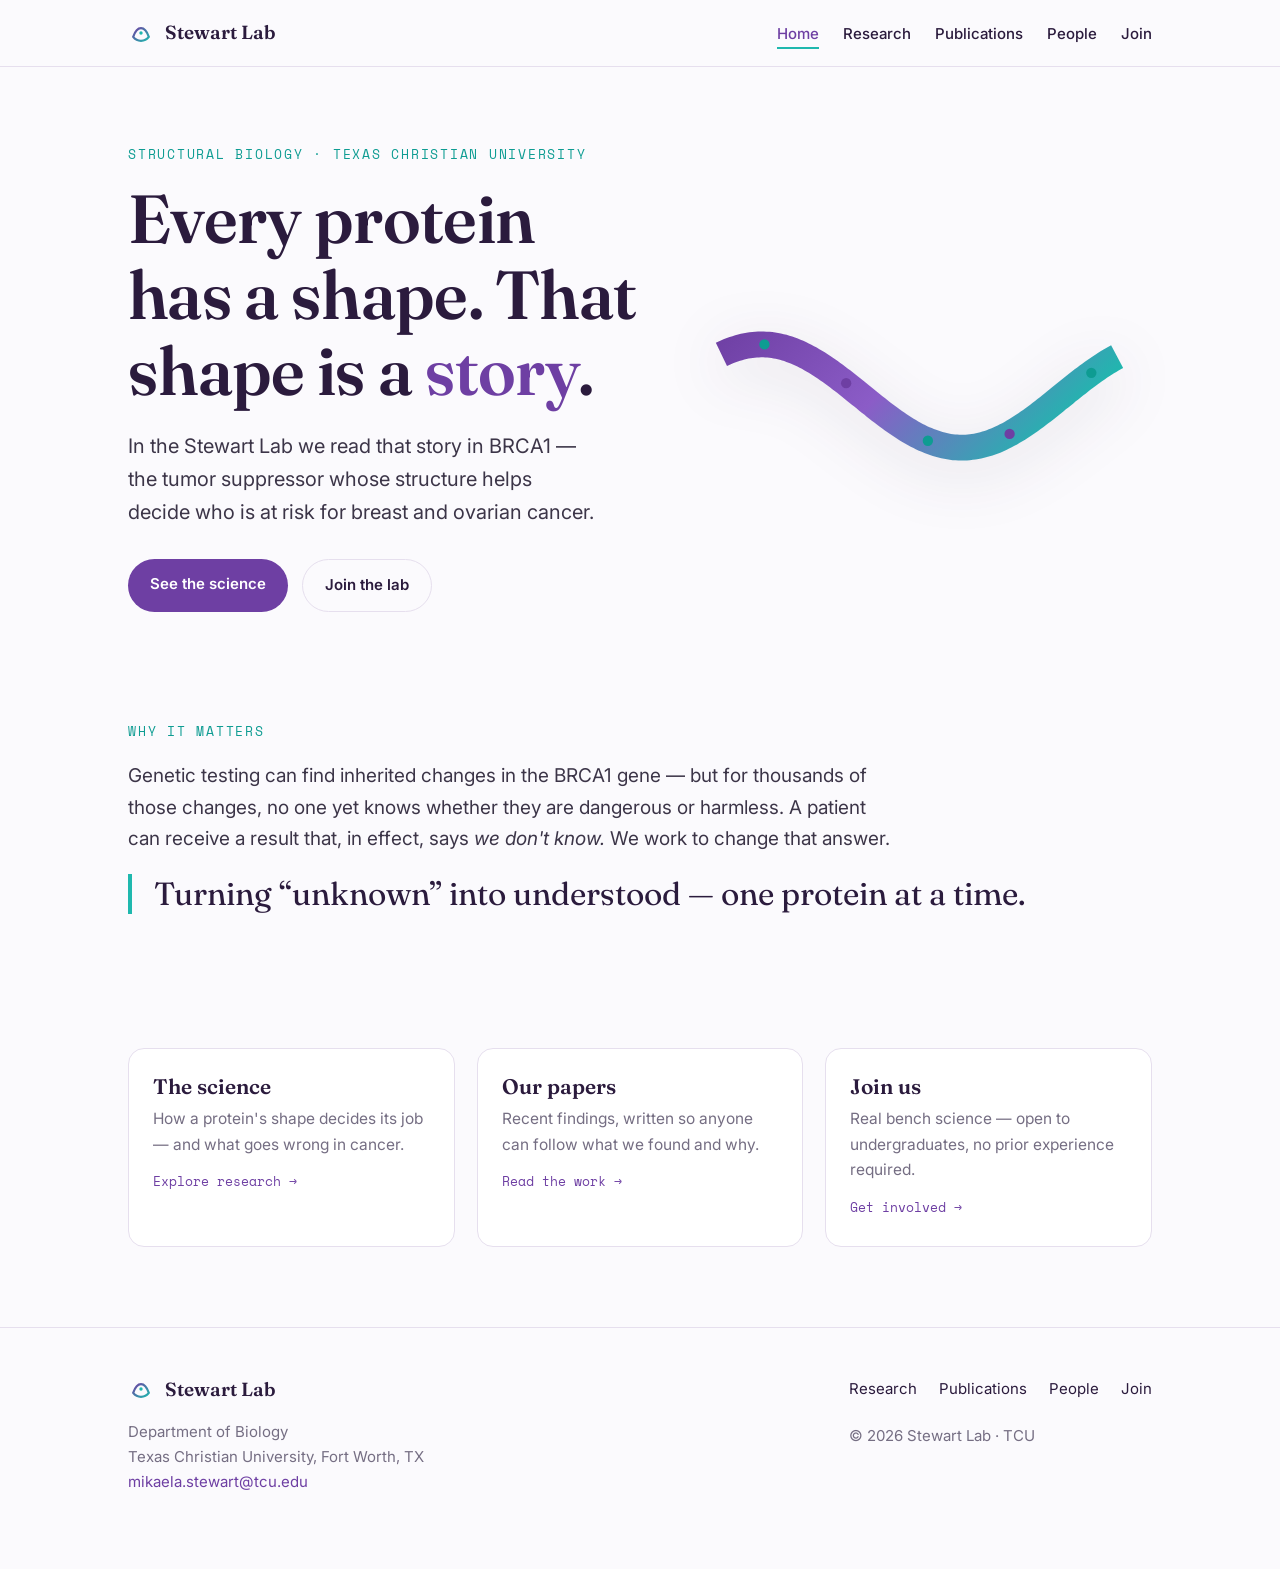
==== index.html @ 51345162 "Add files via upload" ====
<!DOCTYPE html><html lang="en"><head><meta charset="UTF-8"><meta name="viewport" content="width=device-width, initial-scale=1.0"><title>Stewart Lab — Reading risk in the structure of BRCA1</title><meta name="description" content="The Stewart Lab at Texas Christian University studies how the structure of the tumor suppressor BRCA1 shapes its function and what inherited variants mean for cancer risk."><meta property="og:title" content="Stewart Lab — Reading risk in the structure of BRCA1"><meta property="og:description" content="The Stewart Lab at Texas Christian University studies how the structure of the tumor suppressor BRCA1 shapes its function and what inherited variants mean for cancer risk."><meta property="og:type" content="website"><link rel="icon" href="data:image/svg+xml,%3Csvg xmlns='http://www.w3.org/2000/svg' viewBox='0 0 40 40'%3E%3Cpath d='M8 26 C 14 8, 26 8, 32 26 C 26 34, 14 34, 8 26 Z' fill='none' stroke='%236E3FA3' stroke-width='3.4' stroke-linecap='round'/%3E%3Ccircle cx='20' cy='20' r='2.6' fill='%231FB8AE'/%3E%3C/svg%3E"><link rel="preconnect" href="https://fonts.googleapis.com"><link rel="preconnect" href="https://fonts.gstatic.com" crossorigin><link href="https://fonts.googleapis.com/css2?family=Fraunces:opsz,wght@9..144,400;9..144,500;9..144,600&family=Inter:wght@400;500;600&family=Space+Mono:wght@400;700&display=swap" rel="stylesheet"><link rel="stylesheet" href="styles.css"></head><body><header><div class="wrap nav"><a class="brand" href="index.html"><svg class="mark" viewBox="0 0 40 40" aria-hidden="true"><defs><linearGradient id="mg" x1="0" y1="0" x2="1" y2="1"><stop offset="0" stop-color="#6E3FA3"/><stop offset="1" stop-color="#1FB8AE"/></linearGradient></defs><path d="M8 26 C 14 8, 26 8, 32 26 C 26 34, 14 34, 8 26 Z" fill="none" stroke="url(#mg)" stroke-width="3.4" stroke-linecap="round"/><circle cx="20" cy="20" r="2.6" fill="#1FB8AE"/></svg>Stewart Lab</a><button class="navtoggle" aria-label="Menu" aria-expanded="false"><span></span><span></span><span></span></button><ul class="menu" id="menu"><li><a href="index.html" class="active">Home</a></li><li><a href="research.html">Research</a></li><li><a href="publications.html">Publications</a></li><li><a href="people.html">People</a></li><li><a href="join.html">Join</a></li></ul></div></header>
<main>
  <section class="hero"><div class="wrap hero-grid">
    <div>
      <p class="eyebrow reveal">Structural Biology &middot; Texas Christian University</p>
      <h1 class="reveal">Every protein has a shape. That shape is a <span class="accent">story</span>.</h1>
      <p class="lead reveal">In the Stewart Lab we read that story in BRCA1 &mdash; the tumor suppressor
        whose structure helps decide who is at risk for breast and ovarian cancer.</p>
      <div class="cta-row reveal">
        <a class="btn btn-primary" href="research.html">See the science</a>
        <a class="btn btn-ghost" href="join.html">Join the lab</a>
      </div>
    </div>
    <div class="reveal"><svg class="ribbon-art" viewBox="0 0 540 250" xmlns="http://www.w3.org/2000/svg" aria-hidden="true"><defs><linearGradient id="rib" x1="0" y1="0" x2="1" y2="0.3"><stop offset="0" stop-color="#6E3FA3"/><stop offset="0.5" stop-color="#8B5CC7"/><stop offset="1" stop-color="#1FB8AE"/></linearGradient></defs><path fill="url(#rib)" d="M 46.5,115.1 L 49.1,113.9 L 51.6,112.8 L 54.2,111.7 L 56.7,110.7 L 59.2,109.8 L 61.7,109.0 L 64.2,108.3 L 66.7,107.6 L 69.2,107.0 L 71.6,106.5 L 74.1,106.0 L 76.5,105.7 L 78.9,105.4 L 81.3,105.2 L 83.7,105.1 L 86.1,105.0 L 88.5,105.0 L 90.9,105.1 L 93.3,105.3 L 95.8,105.5 L 98.2,105.9 L 100.6,106.3 L 103.0,106.7 L 105.5,107.3 L 108.0,107.9 L 110.5,108.6 L 112.9,109.4 L 115.5,110.3 L 118.0,111.2 L 120.5,112.2 L 123.1,113.3 L 125.7,114.5 L 128.3,115.7 L 130.9,117.0 L 133.5,118.4 L 136.2,119.9 L 138.8,121.4 L 141.5,123.0 L 144.2,124.6 L 146.9,126.3 L 149.6,128.1 L 152.3,129.9 L 155.0,131.8 L 157.8,133.8 L 160.5,135.8 L 163.3,137.8 L 166.1,139.9 L 168.9,142.0 L 171.7,144.1 L 174.5,146.3 L 177.3,148.5 L 180.2,150.8 L 183.0,153.1 L 185.8,155.4 L 188.7,157.7 L 191.6,160.0 L 194.4,162.3 L 197.3,164.6 L 200.2,167.0 L 203.1,169.3 L 206.0,171.6 L 208.9,174.0 L 211.9,176.3 L 214.8,178.6 L 217.7,180.8 L 220.7,183.1 L 223.7,185.3 L 226.6,187.5 L 229.6,189.7 L 232.6,191.8 L 235.6,193.9 L 238.6,196.0 L 241.7,198.0 L 244.7,199.9 L 247.8,201.9 L 250.8,203.7 L 253.9,205.5 L 257.0,207.3 L 260.1,208.9 L 263.3,210.5 L 266.4,212.1 L 269.6,213.5 L 272.8,214.9 L 276.0,216.2 L 279.2,217.5 L 282.4,218.6 L 285.7,219.7 L 288.9,220.7 L 292.2,221.5 L 295.5,222.3 L 298.8,223.0 L 302.1,223.6 L 305.4,224.1 L 308.8,224.5 L 312.1,224.7 L 315.4,224.9 L 318.8,225.0 L 322.1,225.0 L 325.5,224.8 L 328.8,224.6 L 332.2,224.2 L 335.5,223.8 L 338.8,223.2 L 342.1,222.6 L 345.4,221.8 L 348.7,221.0 L 351.9,220.1 L 355.2,219.0 L 358.4,217.9 L 361.7,216.7 L 364.9,215.5 L 368.0,214.1 L 371.2,212.7 L 374.4,211.1 L 377.5,209.6 L 380.6,207.9 L 383.7,206.2 L 386.8,204.4 L 389.9,202.6 L 393.0,200.7 L 396.0,198.8 L 399.1,196.8 L 402.1,194.7 L 405.1,192.7 L 408.1,190.5 L 411.1,188.4 L 414.1,186.2 L 417.0,184.0 L 420.0,181.7 L 422.9,179.5 L 425.9,177.2 L 428.8,174.9 L 431.7,172.5 L 434.6,170.2 L 437.5,167.9 L 440.4,165.5 L 443.3,163.2 L 446.2,160.9 L 449.1,158.6 L 451.9,156.2 L 454.8,154.0 L 457.6,151.7 L 460.4,149.4 L 463.3,147.2 L 466.1,145.0 L 468.9,142.8 L 471.7,140.7 L 474.5,138.6 L 477.2,136.5 L 480.0,134.5 L 482.8,132.6 L 485.5,130.7 L 488.2,128.8 L 490.9,127.0 L 493.7,125.3 L 496.3,123.6 L 499.0,122.0 L 501.7,120.4 L 504.3,119.0 L 507.0,117.5 L 493.0,91.0 L 489.9,92.6 L 486.8,94.4 L 483.7,96.2 L 480.7,98.0 L 477.6,99.9 L 474.6,101.9 L 471.5,103.9 L 468.5,106.0 L 465.5,108.1 L 462.5,110.2 L 459.5,112.4 L 456.5,114.6 L 453.6,116.8 L 450.6,119.0 L 447.7,121.3 L 444.7,123.6 L 441.8,125.9 L 438.9,128.2 L 436.0,130.6 L 433.1,132.9 L 430.2,135.2 L 427.3,137.6 L 424.4,139.9 L 421.6,142.2 L 418.7,144.5 L 415.9,146.8 L 413.0,149.1 L 410.2,151.3 L 407.4,153.5 L 404.6,155.7 L 401.8,157.9 L 399.0,160.0 L 396.2,162.1 L 393.4,164.1 L 390.7,166.1 L 387.9,168.1 L 385.2,169.9 L 382.4,171.8 L 379.7,173.6 L 377.0,175.3 L 374.3,176.9 L 371.7,178.5 L 369.0,180.1 L 366.4,181.5 L 363.7,182.9 L 361.1,184.2 L 358.5,185.5 L 356.0,186.6 L 353.4,187.7 L 350.8,188.7 L 348.3,189.7 L 345.8,190.6 L 343.3,191.3 L 340.8,192.1 L 338.4,192.7 L 335.9,193.2 L 333.5,193.7 L 331.0,194.1 L 328.6,194.5 L 326.2,194.7 L 323.8,194.9 L 321.4,195.0 L 319.0,195.0 L 316.6,194.9 L 314.2,194.8 L 311.7,194.6 L 309.3,194.3 L 306.9,194.0 L 304.5,193.5 L 302.0,193.0 L 299.6,192.4 L 297.1,191.8 L 294.6,191.0 L 292.1,190.2 L 289.6,189.3 L 287.0,188.4 L 284.5,187.3 L 281.9,186.2 L 279.3,185.0 L 276.7,183.7 L 274.1,182.4 L 271.5,181.0 L 268.8,179.5 L 266.2,177.9 L 263.5,176.3 L 260.8,174.6 L 258.1,172.9 L 255.4,171.1 L 252.6,169.2 L 249.9,167.3 L 247.1,165.3 L 244.4,163.3 L 241.6,161.3 L 238.8,159.2 L 236.0,157.1 L 233.2,154.9 L 230.4,152.7 L 227.6,150.4 L 224.7,148.2 L 221.9,145.9 L 219.0,143.6 L 216.2,141.3 L 213.3,139.0 L 210.4,136.7 L 207.6,134.3 L 204.7,132.0 L 201.8,129.7 L 198.8,127.3 L 195.9,125.0 L 193.0,122.7 L 190.1,120.4 L 187.1,118.2 L 184.1,115.9 L 181.2,113.7 L 178.2,111.5 L 175.2,109.3 L 172.2,107.2 L 169.2,105.2 L 166.2,103.1 L 163.1,101.1 L 160.1,99.2 L 157.0,97.3 L 153.9,95.5 L 150.8,93.7 L 147.7,92.0 L 144.6,90.3 L 141.5,88.8 L 138.3,87.3 L 135.2,85.8 L 132.0,84.5 L 128.8,83.2 L 125.5,82.0 L 122.3,80.9 L 119.0,79.9 L 115.8,78.9 L 112.5,78.1 L 109.2,77.4 L 105.9,76.7 L 102.6,76.2 L 99.2,75.7 L 95.9,75.4 L 92.6,75.2 L 89.2,75.0 L 85.9,75.0 L 82.5,75.1 L 79.2,75.3 L 75.9,75.6 L 72.5,75.9 L 69.2,76.4 L 65.9,77.0 L 62.6,77.7 L 59.3,78.5 L 56.0,79.4 L 52.8,80.4 L 49.5,81.4 L 46.3,82.6 L 43.1,83.8 L 39.9,85.1 L 36.7,86.5 L 33.5,88.0 Z"/><circle cx="90" cy="90" r="6" fill="#0E9C92"/><circle cx="185" cy="135" r="6" fill="#6E3FA3"/><circle cx="280" cy="202" r="6" fill="#0E9C92"/><circle cx="375" cy="194" r="6" fill="#6E3FA3"/><circle cx="470" cy="123" r="6" fill="#0E9C92"/></svg></div>
  </div></section>

  <section class="section"><div class="wrap prose reveal">
    <p class="eyebrow">Why it matters</p>
    <p style="font-size:19px;">Genetic testing can find inherited changes in the BRCA1 gene &mdash; but for
      thousands of those changes, no one yet knows whether they are dangerous or harmless. A patient can
      receive a result that, in effect, says <em>we don't know.</em> We work to change that answer.</p>
    <p class="pull">Turning &ldquo;unknown&rdquo; into understood &mdash; one protein at a time.</p>
  </div></section>

  <section class="section"><div class="wrap reveal">
    <div class="quick">
      <a class="qcard" href="research.html"><h3>The science</h3>
        <p>How a protein's shape decides its job &mdash; and what goes wrong in cancer.</p>
        <span class="go">Explore research &rarr;</span></a>
      <a class="qcard" href="publications.html"><h3>Our papers</h3>
        <p>Recent findings, written so anyone can follow what we found and why.</p>
        <span class="go">Read the work &rarr;</span></a>
      <a class="qcard" href="join.html"><h3>Join us</h3>
        <p>Real bench science &mdash; open to undergraduates, no prior experience required.</p>
        <span class="go">Get involved &rarr;</span></a>
    </div>
  </div></section>
</main><footer><div class="wrap foot-grid"><div><div class="brand"><svg class="mark" viewBox="0 0 40 40" aria-hidden="true"><defs><linearGradient id="mg" x1="0" y1="0" x2="1" y2="1"><stop offset="0" stop-color="#6E3FA3"/><stop offset="1" stop-color="#1FB8AE"/></linearGradient></defs><path d="M8 26 C 14 8, 26 8, 32 26 C 26 34, 14 34, 8 26 Z" fill="none" stroke="url(#mg)" stroke-width="3.4" stroke-linecap="round"/><circle cx="20" cy="20" r="2.6" fill="#1FB8AE"/></svg>Stewart Lab</div><p class="muted">Department of Biology<br>Texas Christian University, Fort Worth, TX<br><a href="mailto:mikaela.stewart@tcu.edu">mikaela.stewart@tcu.edu</a></p></div><div><ul class="foot-links"><li><a href="research.html">Research</a></li><li><a href="publications.html">Publications</a></li><li><a href="people.html">People</a></li><li><a href="join.html">Join</a></li></ul><p class="muted" style="margin-top:22px;">&copy; <span id="yr"></span> Stewart Lab &middot; TCU</p></div></div></footer><script>document.getElementById("yr").textContent=new Date().getFullYear();var t=document.querySelector(".navtoggle"),m=document.getElementById("menu");t.addEventListener("click",function(){var o=m.classList.toggle("open");t.setAttribute("aria-expanded",o);});m.querySelectorAll("a").forEach(function(a){a.addEventListener("click",function(){m.classList.remove("open");});});var io=new IntersectionObserver(function(e){e.forEach(function(x){if(x.isIntersecting){x.target.classList.add("in");io.unobserve(x.target);}});},{threshold:0.12});document.querySelectorAll(".reveal").forEach(function(el){io.observe(el);});</script></body></html>
---- styles.css ----
/* =====================================================================
   Stewart Lab — shared styles for every page.
   COLORS live in :root below. Change a hex here and the whole site updates.
   ===================================================================== */
:root{
  --plum:        #2B1B3D;
  --purple:      #6E3FA3;
  --purple-soft: #8B5CC7;
  --teal:        #0E9C92;
  --teal-bright: #1FB8AE;
  --bg:          #FBFAFD;
  --panel:       #F3EEF8;
  --panel-teal:  #E6F5F3;
  --text:        #3C3548;
  --muted:       #756E83;
  --line:        #E6DFEE;
  --maxw: 1080px;
}

*{box-sizing:border-box;}
html{scroll-behavior:smooth;}
body{margin:0; background:var(--bg); color:var(--text);
  font-family:"Inter",system-ui,sans-serif; font-size:17px; line-height:1.65;
  -webkit-font-smoothing:antialiased;}
h1,h2,h3{font-family:"Fraunces",Georgia,serif; color:var(--plum); font-weight:600; line-height:1.12; margin:0;}
a{color:var(--purple); text-decoration:none;}
a:hover{text-decoration:underline;}
em{font-style:italic;}
strong{color:var(--plum);}
.wrap{max-width:var(--maxw); margin:0 auto; padding:0 28px;}
.eyebrow{font-family:"Space Mono",monospace; font-size:12.5px; letter-spacing:.14em;
  text-transform:uppercase; color:var(--teal); margin:0 0 14px;}

/* ---------- nav ---------- */
header{position:sticky; top:0; z-index:50; background:rgba(251,250,253,.88);
  backdrop-filter:saturate(140%) blur(8px); border-bottom:1px solid var(--line);}
.nav{display:flex; align-items:center; justify-content:space-between; height:66px;}
.brand{display:flex; align-items:center; gap:11px; font-family:"Fraunces",serif;
  font-weight:600; font-size:19px; color:var(--plum);}
.brand:hover{text-decoration:none;}
.mark{width:26px; height:26px; flex:0 0 auto;}
.menu{display:flex; gap:24px; list-style:none; margin:0; padding:0;}
.menu a{color:var(--plum); font-size:15px; font-weight:500; padding:4px 0; border-bottom:2px solid transparent;}
.menu a:hover{color:var(--purple); text-decoration:none;}
.menu a.active{color:var(--purple); border-bottom-color:var(--teal-bright);}
.navtoggle{display:none; background:none; border:0; cursor:pointer; padding:8px;}
.navtoggle span{display:block; width:22px; height:2px; background:var(--plum); margin:4px 0;}

/* ---------- buttons ---------- */
.btn{display:inline-block; font-weight:600; font-size:15px; padding:13px 22px; border-radius:999px;
  transition:transform .15s ease, box-shadow .15s ease, border-color .15s ease, color .15s ease;}
.btn-primary{background:var(--purple); color:#fff;}
.btn-primary:hover{text-decoration:none; transform:translateY(-2px); box-shadow:0 8px 22px rgba(110,63,163,.28);}
.btn-ghost{color:var(--plum); border:1.5px solid var(--line);}
.btn-ghost:hover{text-decoration:none; border-color:var(--teal); color:var(--teal);}

/* ---------- hero (home) ---------- */
.hero{padding:78px 0 60px; overflow:hidden;}
.hero-grid{display:grid; grid-template-columns:1.05fr .95fr; gap:46px; align-items:center;}
.hero h1{font-size:clamp(40px,5.8vw,68px); letter-spacing:-.01em;}
.hero h1 .accent{color:var(--purple);}
.hero .lead{font-size:20px; max-width:36ch; margin:22px 0 30px;}
.cta-row{display:flex; gap:14px; flex-wrap:wrap;}
.ribbon-art{width:100%; height:auto; filter:drop-shadow(0 14px 30px rgba(43,27,61,.12));}

/* ---------- subhero (interior pages) ---------- */
.subhero{padding:64px 0 26px;}
.subhero .bar{width:64px; height:4px; border-radius:3px;
  background:linear-gradient(90deg,var(--purple),var(--teal-bright)); margin-bottom:22px;}
.subhero h1{font-size:clamp(34px,5vw,52px); letter-spacing:-.01em; max-width:18ch;}
.subhero p{font-size:20px; color:var(--muted); max-width:60ch; margin:18px 0 0;}

/* ---------- sections ---------- */
.section{padding:50px 0;}
.section-head{max-width:62ch; margin-bottom:32px;}
.section-head h2{font-size:clamp(26px,3.6vw,38px);}
.section-head p{color:var(--muted); margin:14px 0 0;}
.prose p{max-width:64ch;}
.prose p + p{margin-top:18px;}
.pull{font-family:"Fraunces",serif; font-size:clamp(23px,3vw,32px); color:var(--plum);
  border-left:4px solid var(--teal-bright); padding-left:22px; margin:34px 0; max-width:26ch; line-height:1.25;}

/* ---------- quick links (home) ---------- */
.quick{display:grid; grid-template-columns:repeat(3,1fr); gap:22px;}
.qcard{display:block; background:#fff; border:1px solid var(--line); border-radius:16px; padding:26px 24px;
  color:var(--text); transition:transform .18s ease, box-shadow .18s ease;}
.qcard:hover{text-decoration:none; transform:translateY(-3px); box-shadow:0 14px 34px rgba(43,27,61,.09);}
.qcard h3{font-size:21px; margin:0 0 8px;}
.qcard p{margin:0; font-size:15.5px; color:var(--muted);}
.qcard .go{display:inline-block; margin-top:14px; font-family:"Space Mono",monospace; font-size:13px; color:var(--purple);}

/* ---------- approach rows ---------- */
.approach{display:grid; grid-template-columns:1fr 1fr; gap:42px; align-items:center; margin-top:50px;}
.approach:first-of-type{margin-top:0;}
.approach.flip .copy{order:2;}
.approach .label{font-family:"Space Mono",monospace; font-size:13px; color:var(--teal); letter-spacing:.1em;}
.approach h3{font-size:26px; margin:8px 0 14px;}
.approach p{margin:0;}
.approach p + p{margin-top:14px;}

/* ---------- image slot ---------- */
.ph{position:relative; width:100%; aspect-ratio:4/3; border-radius:16px; overflow:hidden;
  background:linear-gradient(135deg,var(--panel),var(--panel-teal));
  border:1.5px dashed var(--purple-soft); display:flex; align-items:center; justify-content:center;}
.ph.tall{aspect-ratio:3/4;}
.ph img{position:absolute; inset:0; width:100%; height:100%; object-fit:cover;}
.ph .ph-label{font-family:"Space Mono",monospace; font-size:12.5px; color:var(--purple);
  text-align:center; padding:0 16px; line-height:1.5;}
.ph .ph-label b{display:block; color:var(--plum); margin-bottom:4px; font-weight:700;}

/* ---------- techniques ---------- */
.tech{background:var(--panel); border-radius:20px; padding:40px 36px;}
.tags{display:flex; flex-wrap:wrap; gap:10px; margin-top:12px;}
.tag{font-family:"Space Mono",monospace; font-size:13px; background:#fff; border:1px solid var(--line);
  color:var(--plum); padding:7px 13px; border-radius:8px;}

/* ---------- people ---------- */
.people-grid{display:grid; grid-template-columns:280px 1fr; gap:40px; align-items:start;}
.bio h2{font-size:26px; margin:0 0 4px;}
.bio .role{font-family:"Space Mono",monospace; font-size:12.5px; color:var(--teal);
  text-transform:uppercase; letter-spacing:.08em; margin:0 0 16px;}

/* ---------- lists / publications ---------- */
.list{list-style:none; margin:0; padding:0;}
.list li{padding:18px 0; border-bottom:1px solid var(--line);}
.list li:last-child{border-bottom:0;}
.list .where{font-family:"Space Mono",monospace; font-size:12px; color:var(--teal);
  text-transform:uppercase; letter-spacing:.08em;}
.list .what{display:block; color:var(--plum); font-weight:500; margin-top:3px; font-size:17px;}

.pub{padding:30px 0; border-bottom:1px solid var(--line);}
.pub:last-child{border-bottom:0;}
.pub .venue{font-family:"Space Mono",monospace; font-size:12px; color:var(--teal);
  text-transform:uppercase; letter-spacing:.08em;}
.pub h2{font-size:24px; margin:8px 0 6px; max-width:40ch;}
.pub .cite{font-size:14.5px; color:var(--muted); margin:0 0 16px;}
.pub .plain{display:grid; grid-template-columns:repeat(3,1fr); gap:18px; margin:0 0 16px;}
.pub .plain h4{font-family:"Space Mono",monospace; font-size:12px; letter-spacing:.06em; text-transform:uppercase;
  color:var(--purple); margin:0 0 6px;}
.pub .plain p{margin:0; font-size:15.5px;}

/* ---------- join band ---------- */
.join{background:linear-gradient(120deg,var(--plum),var(--purple)); border-radius:22px; color:#fff;
  padding:52px 44px; display:flex; align-items:center; justify-content:space-between; gap:30px; flex-wrap:wrap;}
.join h2{color:#fff; font-size:clamp(26px,3.4vw,36px); max-width:18ch;}
.join p{color:#E9DDF5; margin:10px 0 0; max-width:46ch;}
.join .btn-primary{background:var(--teal-bright); color:var(--plum);}
.join .btn-primary:hover{box-shadow:0 8px 22px rgba(31,184,174,.35);}

/* ---------- footer ---------- */
footer{border-top:1px solid var(--line); padding:46px 0 60px; margin-top:30px;}
.foot-grid{display:flex; justify-content:space-between; gap:30px; flex-wrap:wrap;}
footer .brand{margin-bottom:10px;}
.muted{color:var(--muted); font-size:15px;}
.foot-links{list-style:none; margin:0; padding:0; display:flex; gap:22px; flex-wrap:wrap;}
.foot-links a{color:var(--plum); font-size:15px;}

/* ---------- reveal ---------- */
.reveal{opacity:0; transform:translateY(16px); transition:opacity .6s ease, transform .6s ease;}
.reveal.in{opacity:1; transform:none;}

/* ---------- responsive ---------- */
@media(max-width:840px){
  .hero-grid{grid-template-columns:1fr; gap:30px;}
  .ribbon-art{max-width:440px;}
  .quick{grid-template-columns:1fr;}
  .approach,.approach.flip{grid-template-columns:1fr; gap:22px;}
  .approach.flip .copy{order:0;}
  .people-grid{grid-template-columns:1fr; gap:24px;}
  .pub .plain{grid-template-columns:1fr; gap:12px;}
  .menu{display:none; position:absolute; top:66px; left:0; right:0; background:var(--bg);
    flex-direction:column; gap:0; padding:8px 0; border-bottom:1px solid var(--line);}
  .menu.open{display:flex;}
  .menu li{padding:0 28px;}
  .menu a{display:block; padding:12px 0; border-bottom:0;}
  .navtoggle{display:block;}
}
@media(prefers-reduced-motion:reduce){
  html{scroll-behavior:auto;}
  .reveal{opacity:1; transform:none; transition:none;}
}
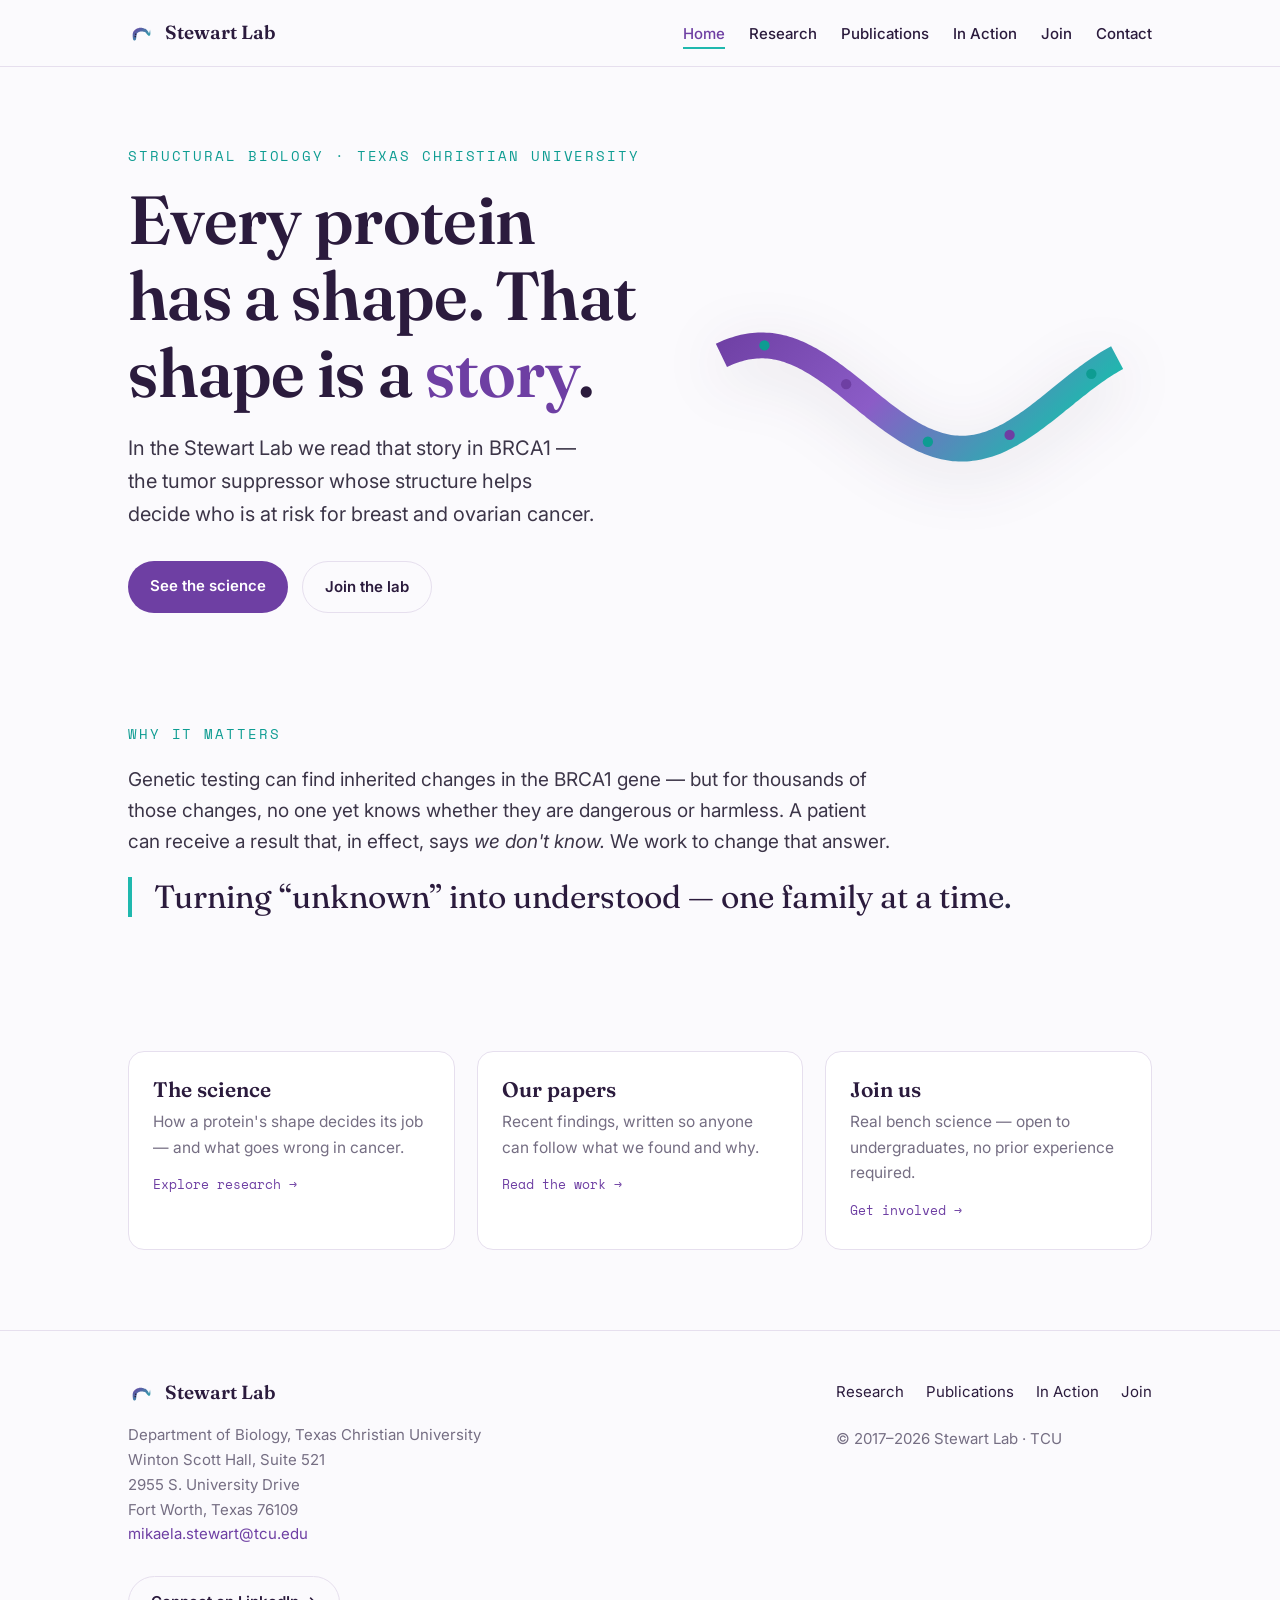
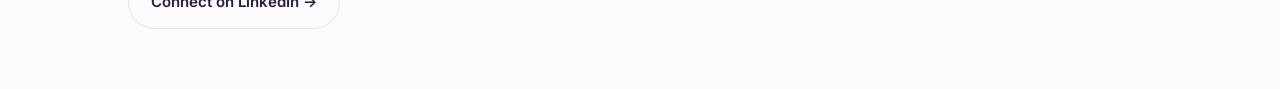
==== commit c3c1b145: "Add files via upload" ====
--- a/index.html
+++ b/index.html
@@ -1,4 +1,4 @@
-<!DOCTYPE html><html lang="en"><head><meta charset="UTF-8"><meta name="viewport" content="width=device-width, initial-scale=1.0"><title>Stewart Lab — Reading risk in the structure of BRCA1</title><meta name="description" content="The Stewart Lab at Texas Christian University studies how the structure of the tumor suppressor BRCA1 shapes its function and what inherited variants mean for cancer risk."><meta property="og:title" content="Stewart Lab — Reading risk in the structure of BRCA1"><meta property="og:description" content="The Stewart Lab at Texas Christian University studies how the structure of the tumor suppressor BRCA1 shapes its function and what inherited variants mean for cancer risk."><meta property="og:type" content="website"><link rel="icon" href="data:image/svg+xml,%3Csvg xmlns='http://www.w3.org/2000/svg' viewBox='0 0 40 40'%3E%3Cpath d='M8 26 C 14 8, 26 8, 32 26 C 26 34, 14 34, 8 26 Z' fill='none' stroke='%236E3FA3' stroke-width='3.4' stroke-linecap='round'/%3E%3Ccircle cx='20' cy='20' r='2.6' fill='%231FB8AE'/%3E%3C/svg%3E"><link rel="preconnect" href="https://fonts.googleapis.com"><link rel="preconnect" href="https://fonts.gstatic.com" crossorigin><link href="https://fonts.googleapis.com/css2?family=Fraunces:opsz,wght@9..144,400;9..144,500;9..144,600&family=Inter:wght@400;500;600&family=Space+Mono:wght@400;700&display=swap" rel="stylesheet"><link rel="stylesheet" href="styles.css"></head><body><header><div class="wrap nav"><a class="brand" href="index.html"><svg class="mark" viewBox="0 0 40 40" aria-hidden="true"><defs><linearGradient id="mg" x1="0" y1="0" x2="1" y2="1"><stop offset="0" stop-color="#6E3FA3"/><stop offset="1" stop-color="#1FB8AE"/></linearGradient></defs><path d="M8 26 C 14 8, 26 8, 32 26 C 26 34, 14 34, 8 26 Z" fill="none" stroke="url(#mg)" stroke-width="3.4" stroke-linecap="round"/><circle cx="20" cy="20" r="2.6" fill="#1FB8AE"/></svg>Stewart Lab</a><button class="navtoggle" aria-label="Menu" aria-expanded="false"><span></span><span></span><span></span></button><ul class="menu" id="menu"><li><a href="index.html" class="active">Home</a></li><li><a href="research.html">Research</a></li><li><a href="publications.html">Publications</a></li><li><a href="people.html">People</a></li><li><a href="join.html">Join</a></li></ul></div></header>
+<!DOCTYPE html><html lang="en"><head><meta charset="UTF-8"><meta name="viewport" content="width=device-width, initial-scale=1.0"><title>Stewart Lab — Reading risk in the structure of BRCA1</title><meta name="description" content="The Stewart Lab at Texas Christian University studies how the structure of the tumor suppressor BRCA1 shapes its function and what inherited variants mean for cancer risk."><meta property="og:title" content="Stewart Lab — Reading risk in the structure of BRCA1"><meta property="og:description" content="The Stewart Lab at Texas Christian University studies how the structure of the tumor suppressor BRCA1 shapes its function and what inherited variants mean for cancer risk."><meta property="og:type" content="website"><link rel="icon" href="data:image/svg+xml,%3Csvg%20xmlns='http://www.w3.org/2000/svg'%20viewBox='0%200%2040%2040'%3E%3Cpath%20d='M12.4%2029.1L12.5%2028.6L12.6%2027.9L12.7%2027.2L12.8%2026.4L12.9%2025.5L13%2024.6L13.1%2023.8L13.2%2023L13.3%2022.2L13.4%2021.6L13.6%2021.2L13.7%2021L13.9%2020.7L14.1%2020.4L14.4%2020.1L14.8%2019.8L15.2%2019.5L15.6%2019.2L16.1%2018.9L16.6%2018.6L17.1%2018.4L17.6%2018.2L18.1%2018L18.5%2017.9L19%2017.8L19.5%2017.7L20.1%2017.7L20.8%2017.6L21.5%2017.7L22.2%2017.7L22.8%2017.8L23.5%2017.9L24.2%2018L24.8%2018.2L25.4%2018.3L25.8%2018.5L26.2%2018.6L26.6%2018.9L27.1%2019.4L27.6%2020L28.2%2020.6L28.7%2021.3L29.2%2022L29.8%2022.6L30.3%2023.2L30.9%2023.7L31.6%2024.2L32.8%2024.3L33.8%2023.7L34.1%2022.9L34.3%2022.1L34.4%2021.3L34.4%2020.4L34.4%2019.5L34.3%2018.6L34.3%2017.7L34.2%2016.8L34.1%2016.1L34%2015.4L34%2015L34%2015L33.8%2015.4L33.7%2016L33.5%2016.7L33.3%2017.6L33%2018.4L32.8%2019.3L32.6%2020.2L32.3%2020.9L32.1%2021.5L31.9%2021.9L31.8%2022L32.2%2021.7L32.8%2021.7L32.8%2021.7L32.7%2021.3L32.4%2020.8L32.1%2020.2L31.7%2019.4L31.3%2018.6L30.9%2017.7L30.3%2016.8L29.7%2016L29%2015.2L28.2%2014.5L27.4%2014L26.6%2013.6L25.7%2013.3L24.8%2012.9L24%2012.7L23%2012.4L22.1%2012.2L21.2%2012.1L20.2%2012L19.3%2012L18.4%2012L17.5%2012.1L16.6%2012.3L15.7%2012.5L14.9%2012.8L14%2013.1L13.2%2013.5L12.4%2013.9L11.6%2014.5L10.8%2015L10.1%2015.7L9.5%2016.4L8.9%2017.1L8.3%2018L7.8%2019.1L7.5%2020.2L7.3%2021.2L7.2%2022.3L7.2%2023.4L7.2%2024.4L7.2%2025.4L7.3%2026.3L7.4%2027.2L7.5%2027.9L7.5%2028.4L7.6%2028.9L7.7%2029.7L8.1%2030.4L8.7%2031L9.4%2031.4L10.3%2031.4L11.1%2031.2L11.8%2030.7L12.2%2030Z'%20fill='%236E3FA3'/%3E%3C/svg%3E"><link rel="preconnect" href="https://fonts.googleapis.com"><link rel="preconnect" href="https://fonts.gstatic.com" crossorigin><link href="https://fonts.googleapis.com/css2?family=Fraunces:opsz,wght@9..144,400;9..144,500;9..144,600&family=Inter:wght@400;500;600&family=Space+Mono:wght@400;700&display=swap" rel="stylesheet"><link rel="stylesheet" href="styles.css"></head><body><header><div class="wrap nav"><a class="brand" href="index.html"><svg class="mark" viewBox="0 0 40 40" aria-hidden="true"><defs><linearGradient id="mg" x1="0" y1="0" x2="1" y2="1"><stop offset="0" stop-color="#6E3FA3"/><stop offset="1" stop-color="#1FB8AE"/></linearGradient></defs><path d="M12.4 29.1L12.5 28.6L12.6 27.9L12.7 27.2L12.8 26.4L12.9 25.5L13 24.6L13.1 23.8L13.2 23L13.3 22.2L13.4 21.6L13.6 21.2L13.7 21L13.9 20.7L14.1 20.4L14.4 20.1L14.8 19.8L15.2 19.5L15.6 19.2L16.1 18.9L16.6 18.6L17.1 18.4L17.6 18.2L18.1 18L18.5 17.9L19 17.8L19.5 17.7L20.1 17.7L20.8 17.6L21.5 17.7L22.2 17.7L22.8 17.8L23.5 17.9L24.2 18L24.8 18.2L25.4 18.3L25.8 18.5L26.2 18.6L26.6 18.9L27.1 19.4L27.6 20L28.2 20.6L28.7 21.3L29.2 22L29.8 22.6L30.3 23.2L30.9 23.7L31.6 24.2L32.8 24.3L33.8 23.7L34.1 22.9L34.3 22.1L34.4 21.3L34.4 20.4L34.4 19.5L34.3 18.6L34.3 17.7L34.2 16.8L34.1 16.1L34 15.4L34 15L34 15L33.8 15.4L33.7 16L33.5 16.7L33.3 17.6L33 18.4L32.8 19.3L32.6 20.2L32.3 20.9L32.1 21.5L31.9 21.9L31.8 22L32.2 21.7L32.8 21.7L32.8 21.7L32.7 21.3L32.4 20.8L32.1 20.2L31.7 19.4L31.3 18.6L30.9 17.7L30.3 16.8L29.7 16L29 15.2L28.2 14.5L27.4 14L26.6 13.6L25.7 13.3L24.8 12.9L24 12.7L23 12.4L22.1 12.2L21.2 12.1L20.2 12L19.3 12L18.4 12L17.5 12.1L16.6 12.3L15.7 12.5L14.9 12.8L14 13.1L13.2 13.5L12.4 13.9L11.6 14.5L10.8 15L10.1 15.7L9.5 16.4L8.9 17.1L8.3 18L7.8 19.1L7.5 20.2L7.3 21.2L7.2 22.3L7.2 23.4L7.2 24.4L7.2 25.4L7.3 26.3L7.4 27.2L7.5 27.9L7.5 28.4L7.6 28.9L7.7 29.7L8.1 30.4L8.7 31L9.4 31.4L10.3 31.4L11.1 31.2L11.8 30.7L12.2 30Z" fill="url(#mg)"/><circle cx="11.2" cy="25.5" r="1.25" fill="#2B1B3D"/><circle cx="11.8" cy="22.0" r="1.25" fill="#2B1B3D"/></svg>Stewart Lab</a><button class="navtoggle" aria-label="Menu" aria-expanded="false"><span></span><span></span><span></span></button><ul class="menu" id="menu"><li><a href="index.html" class="active">Home</a></li><li><a href="research.html">Research</a></li><li><a href="publications.html">Publications</a></li><li><a href="people.html">In Action</a></li><li><a href="join.html">Join</a></li><li><a href="#contact">Contact</a></li></ul></div></header>
 <main>
   <section class="hero"><div class="wrap hero-grid">
     <div>
@@ -19,7 +19,7 @@
     <p style="font-size:19px;">Genetic testing can find inherited changes in the BRCA1 gene &mdash; but for
       thousands of those changes, no one yet knows whether they are dangerous or harmless. A patient can
       receive a result that, in effect, says <em>we don't know.</em> We work to change that answer.</p>
-    <p class="pull">Turning &ldquo;unknown&rdquo; into understood &mdash; one protein at a time.</p>
+    <p class="pull shimmer">Turning &ldquo;unknown&rdquo; into understood &mdash; one family at a time.</p>
   </div></section>
 
   <section class="section"><div class="wrap reveal">
@@ -35,4 +35,4 @@
         <span class="go">Get involved &rarr;</span></a>
     </div>
   </div></section>
-</main><footer><div class="wrap foot-grid"><div><div class="brand"><svg class="mark" viewBox="0 0 40 40" aria-hidden="true"><defs><linearGradient id="mg" x1="0" y1="0" x2="1" y2="1"><stop offset="0" stop-color="#6E3FA3"/><stop offset="1" stop-color="#1FB8AE"/></linearGradient></defs><path d="M8 26 C 14 8, 26 8, 32 26 C 26 34, 14 34, 8 26 Z" fill="none" stroke="url(#mg)" stroke-width="3.4" stroke-linecap="round"/><circle cx="20" cy="20" r="2.6" fill="#1FB8AE"/></svg>Stewart Lab</div><p class="muted">Department of Biology<br>Texas Christian University, Fort Worth, TX<br><a href="mailto:mikaela.stewart@tcu.edu">mikaela.stewart@tcu.edu</a></p></div><div><ul class="foot-links"><li><a href="research.html">Research</a></li><li><a href="publications.html">Publications</a></li><li><a href="people.html">People</a></li><li><a href="join.html">Join</a></li></ul><p class="muted" style="margin-top:22px;">&copy; <span id="yr"></span> Stewart Lab &middot; TCU</p></div></div></footer><script>document.getElementById("yr").textContent=new Date().getFullYear();var t=document.querySelector(".navtoggle"),m=document.getElementById("menu");t.addEventListener("click",function(){var o=m.classList.toggle("open");t.setAttribute("aria-expanded",o);});m.querySelectorAll("a").forEach(function(a){a.addEventListener("click",function(){m.classList.remove("open");});});var io=new IntersectionObserver(function(e){e.forEach(function(x){if(x.isIntersecting){x.target.classList.add("in");io.unobserve(x.target);}});},{threshold:0.12});document.querySelectorAll(".reveal").forEach(function(el){io.observe(el);});</script></body></html>+</main><footer id="contact"><div class="wrap foot-grid"><div><div class="brand"><svg class="mark" viewBox="0 0 40 40" aria-hidden="true"><defs><linearGradient id="mg" x1="0" y1="0" x2="1" y2="1"><stop offset="0" stop-color="#6E3FA3"/><stop offset="1" stop-color="#1FB8AE"/></linearGradient></defs><path d="M12.4 29.1L12.5 28.6L12.6 27.9L12.7 27.2L12.8 26.4L12.9 25.5L13 24.6L13.1 23.8L13.2 23L13.3 22.2L13.4 21.6L13.6 21.2L13.7 21L13.9 20.7L14.1 20.4L14.4 20.1L14.8 19.8L15.2 19.5L15.6 19.2L16.1 18.9L16.6 18.6L17.1 18.4L17.6 18.2L18.1 18L18.5 17.9L19 17.8L19.5 17.7L20.1 17.7L20.8 17.6L21.5 17.7L22.2 17.7L22.8 17.8L23.5 17.9L24.2 18L24.8 18.2L25.4 18.3L25.8 18.5L26.2 18.6L26.6 18.9L27.1 19.4L27.6 20L28.2 20.6L28.7 21.3L29.2 22L29.8 22.6L30.3 23.2L30.9 23.7L31.6 24.2L32.8 24.3L33.8 23.7L34.1 22.9L34.3 22.1L34.4 21.3L34.4 20.4L34.4 19.5L34.3 18.6L34.3 17.7L34.2 16.8L34.1 16.1L34 15.4L34 15L34 15L33.8 15.4L33.7 16L33.5 16.7L33.3 17.6L33 18.4L32.8 19.3L32.6 20.2L32.3 20.9L32.1 21.5L31.9 21.9L31.8 22L32.2 21.7L32.8 21.7L32.8 21.7L32.7 21.3L32.4 20.8L32.1 20.2L31.7 19.4L31.3 18.6L30.9 17.7L30.3 16.8L29.7 16L29 15.2L28.2 14.5L27.4 14L26.6 13.6L25.7 13.3L24.8 12.9L24 12.7L23 12.4L22.1 12.2L21.2 12.1L20.2 12L19.3 12L18.4 12L17.5 12.1L16.6 12.3L15.7 12.5L14.9 12.8L14 13.1L13.2 13.5L12.4 13.9L11.6 14.5L10.8 15L10.1 15.7L9.5 16.4L8.9 17.1L8.3 18L7.8 19.1L7.5 20.2L7.3 21.2L7.2 22.3L7.2 23.4L7.2 24.4L7.2 25.4L7.3 26.3L7.4 27.2L7.5 27.9L7.5 28.4L7.6 28.9L7.7 29.7L8.1 30.4L8.7 31L9.4 31.4L10.3 31.4L11.1 31.2L11.8 30.7L12.2 30Z" fill="url(#mg)"/><circle cx="11.2" cy="25.5" r="1.25" fill="#2B1B3D"/><circle cx="11.8" cy="22.0" r="1.25" fill="#2B1B3D"/></svg>Stewart Lab</div><p class="muted">Department of Biology, Texas Christian University<br>Winton Scott Hall, Suite 521<br>2955 S. University Drive<br>Fort Worth, Texas 76109<br><a href="mailto:mikaela.stewart@tcu.edu">mikaela.stewart@tcu.edu</a></p><a class="btn btn-ghost" href="https://www.linkedin.com/in/mikaelastewart/" target="_blank" rel="noopener" style="margin-top:14px;">Connect on LinkedIn &rarr;</a></div><div><ul class="foot-links"><li><a href="research.html">Research</a></li><li><a href="publications.html">Publications</a></li><li><a href="people.html">In Action</a></li><li><a href="join.html">Join</a></li></ul><p class="muted" style="margin-top:22px;">&copy; 2017&ndash;<span id="yr"></span> Stewart Lab &middot; TCU</p></div></div></footer><script>document.getElementById("yr").textContent=new Date().getFullYear();var t=document.querySelector(".navtoggle"),m=document.getElementById("menu");t.addEventListener("click",function(){var o=m.classList.toggle("open");t.setAttribute("aria-expanded",o);});m.querySelectorAll("a").forEach(function(a){a.addEventListener("click",function(){m.classList.remove("open");});});var io=new IntersectionObserver(function(e){e.forEach(function(x){if(x.isIntersecting){x.target.classList.add("in");io.unobserve(x.target);}});},{threshold:0.12});document.querySelectorAll(".reveal").forEach(function(el){io.observe(el);});</script></body></html>
--- a/styles.css
+++ b/styles.css
@@ -28,7 +28,7 @@
 em{font-style:italic;}
 strong{color:var(--plum);}
 .wrap{max-width:var(--maxw); margin:0 auto; padding:0 28px;}
-.eyebrow{font-family:"Space Mono",monospace; font-size:12.5px; letter-spacing:.14em;
+.eyebrow{font-family:"Space Mono",monospace; font-size:13.5px; letter-spacing:.14em;
   text-transform:uppercase; color:var(--teal); margin:0 0 14px;}
 
 /* ---------- nav ---------- */
@@ -79,6 +79,10 @@
 .prose p + p{margin-top:18px;}
 .pull{font-family:"Fraunces",serif; font-size:clamp(23px,3vw,32px); color:var(--plum);
   border-left:4px solid var(--teal-bright); padding-left:22px; margin:34px 0; max-width:26ch; line-height:1.25;}
+.shimmer{background:linear-gradient(100deg,var(--plum) 0%,var(--plum) 38%,var(--teal-bright) 50%,var(--plum) 62%,var(--plum) 100%);
+  background-size:220% auto; -webkit-background-clip:text; background-clip:text;
+  -webkit-text-fill-color:transparent; color:transparent; animation:shimmer 5s linear infinite;}
+@keyframes shimmer{from{background-position:140% center;} to{background-position:-140% center;}}
 
 /* ---------- quick links (home) ---------- */
 .quick{display:grid; grid-template-columns:repeat(3,1fr); gap:22px;}
@@ -90,7 +94,7 @@
 .qcard .go{display:inline-block; margin-top:14px; font-family:"Space Mono",monospace; font-size:13px; color:var(--purple);}
 
 /* ---------- approach rows ---------- */
-.approach{display:grid; grid-template-columns:1fr 1fr; gap:42px; align-items:center; margin-top:50px;}
+.approach{display:grid; grid-template-columns:1fr 1fr; gap:56px; align-items:center; margin-top:54px;}
 .approach:first-of-type{margin-top:0;}
 .approach.flip .copy{order:2;}
 .approach .label{font-family:"Space Mono",monospace; font-size:13px; color:var(--teal); letter-spacing:.1em;}
@@ -99,9 +103,9 @@
 .approach p + p{margin-top:14px;}
 
 /* ---------- image slot ---------- */
-.ph{position:relative; width:100%; aspect-ratio:4/3; border-radius:16px; overflow:hidden;
+.ph{position:relative; margin:0; width:100%; aspect-ratio:4/3; border-radius:16px; overflow:hidden;
   background:linear-gradient(135deg,var(--panel),var(--panel-teal));
-  border:1.5px dashed var(--purple-soft); display:flex; align-items:center; justify-content:center;}
+  display:flex; align-items:center; justify-content:center;}
 .ph.tall{aspect-ratio:3/4;}
 .ph img{position:absolute; inset:0; width:100%; height:100%; object-fit:cover;}
 .ph .ph-label{font-family:"Space Mono",monospace; font-size:12.5px; color:var(--purple);
@@ -115,29 +119,29 @@
   color:var(--plum); padding:7px 13px; border-radius:8px;}
 
 /* ---------- people ---------- */
-.people-grid{display:grid; grid-template-columns:280px 1fr; gap:40px; align-items:start;}
+.people-grid{display:grid; grid-template-columns:280px 1fr; gap:48px; align-items:start;}
 .bio h2{font-size:26px; margin:0 0 4px;}
-.bio .role{font-family:"Space Mono",monospace; font-size:12.5px; color:var(--teal);
+.bio .role{font-family:"Space Mono",monospace; font-size:13px; color:var(--teal);
   text-transform:uppercase; letter-spacing:.08em; margin:0 0 16px;}
 
 /* ---------- lists / publications ---------- */
 .list{list-style:none; margin:0; padding:0;}
 .list li{padding:18px 0; border-bottom:1px solid var(--line);}
 .list li:last-child{border-bottom:0;}
-.list .where{font-family:"Space Mono",monospace; font-size:12px; color:var(--teal);
+.list .where{font-family:"Space Mono",monospace; font-size:13px; color:var(--teal);
   text-transform:uppercase; letter-spacing:.08em;}
 .list .what{display:block; color:var(--plum); font-weight:500; margin-top:3px; font-size:17px;}
 
 .pub{padding:30px 0; border-bottom:1px solid var(--line);}
 .pub:last-child{border-bottom:0;}
-.pub .venue{font-family:"Space Mono",monospace; font-size:12px; color:var(--teal);
+.pub .venue{font-family:"Space Mono",monospace; font-size:13px; color:var(--teal);
   text-transform:uppercase; letter-spacing:.08em;}
 .pub h2{font-size:24px; margin:8px 0 6px; max-width:40ch;}
 .pub .cite{font-size:14.5px; color:var(--muted); margin:0 0 16px;}
 .pub .plain{display:grid; grid-template-columns:repeat(3,1fr); gap:18px; margin:0 0 16px;}
-.pub .plain h4{font-family:"Space Mono",monospace; font-size:12px; letter-spacing:.06em; text-transform:uppercase;
+.pub .plain h4{font-family:"Space Mono",monospace; font-size:15px; letter-spacing:.06em; text-transform:uppercase;
   color:var(--purple); margin:0 0 6px;}
-.pub .plain p{margin:0; font-size:15.5px;}
+.pub .plain p{margin:0; font-size:16px;}
 
 /* ---------- join band ---------- */
 .join{background:linear-gradient(120deg,var(--plum),var(--purple)); border-radius:22px; color:#fff;
@@ -159,14 +163,41 @@
 .reveal{opacity:0; transform:translateY(16px); transition:opacity .6s ease, transform .6s ease;}
 .reveal.in{opacity:1; transform:none;}
 
+/* ---------- photo gallery ---------- */
+.gallery{display:grid; grid-template-columns:repeat(auto-fill,minmax(240px,1fr)); gap:22px;}
+.shot{margin:0;}
+.shot-btn{display:block; width:100%; padding:0; border:0; background:none; cursor:zoom-in;
+  border-radius:14px; overflow:hidden; line-height:0;}
+.shot-btn img{width:100%; aspect-ratio:4/3; object-fit:cover; display:block; transition:transform .35s ease;}
+.shot-btn:hover img{transform:scale(1.04);}
+.shot-btn:focus-visible{outline:3px solid var(--teal-bright); outline-offset:2px;}
+.shot figcaption{font-size:14px; color:var(--muted); margin-top:11px; line-height:1.45;}
+
+/* ---------- lightbox ---------- */
+.lightbox{position:fixed; inset:0; z-index:100; display:none; align-items:center; justify-content:center;
+  background:rgba(20,12,28,.93); padding:28px;}
+.lightbox.open{display:flex;}
+.lb-figure{margin:0; max-width:1100px; width:100%; text-align:center;}
+.lb-figure img{max-width:100%; max-height:78vh; border-radius:12px; box-shadow:0 20px 60px rgba(0,0,0,.5);}
+.lb-figure figcaption{color:#EDE7F3; font-size:15.5px; line-height:1.5; margin:16px auto 0; max-width:62ch;}
+.lb-close,.lb-prev,.lb-next{position:absolute; background:rgba(255,255,255,.13); color:#fff; border:0;
+  cursor:pointer; border-radius:999px; width:48px; height:48px; font-size:26px; line-height:1;
+  display:flex; align-items:center; justify-content:center; transition:background .15s ease;}
+.lb-close:hover,.lb-prev:hover,.lb-next:hover{background:rgba(255,255,255,.28);}
+.lb-close:focus-visible,.lb-prev:focus-visible,.lb-next:focus-visible{outline:2px solid var(--teal-bright); outline-offset:2px;}
+.lb-close{top:20px; right:20px;}
+.lb-prev{left:20px; top:50%; transform:translateY(-50%);}
+.lb-next{right:20px; top:50%; transform:translateY(-50%);}
+@media(max-width:560px){ .lb-prev{left:10px;} .lb-next{right:10px;} .lb-close{top:12px; right:12px;} }
+
 /* ---------- responsive ---------- */
 @media(max-width:840px){
   .hero-grid{grid-template-columns:1fr; gap:30px;}
   .ribbon-art{max-width:440px;}
   .quick{grid-template-columns:1fr;}
-  .approach,.approach.flip{grid-template-columns:1fr; gap:22px;}
+  .approach,.approach.flip{grid-template-columns:1fr; gap:30px;}
   .approach.flip .copy{order:0;}
-  .people-grid{grid-template-columns:1fr; gap:24px;}
+  .people-grid{grid-template-columns:1fr; gap:30px;}
   .pub .plain{grid-template-columns:1fr; gap:12px;}
   .menu{display:none; position:absolute; top:66px; left:0; right:0; background:var(--bg);
     flex-direction:column; gap:0; padding:8px 0; border-bottom:1px solid var(--line);}
@@ -178,4 +209,6 @@
 @media(prefers-reduced-motion:reduce){
   html{scroll-behavior:auto;}
   .reveal{opacity:1; transform:none; transition:none;}
+  .shot-btn img{transition:none;}
+  .shimmer{animation:none; -webkit-text-fill-color:var(--plum); color:var(--plum);}
 }
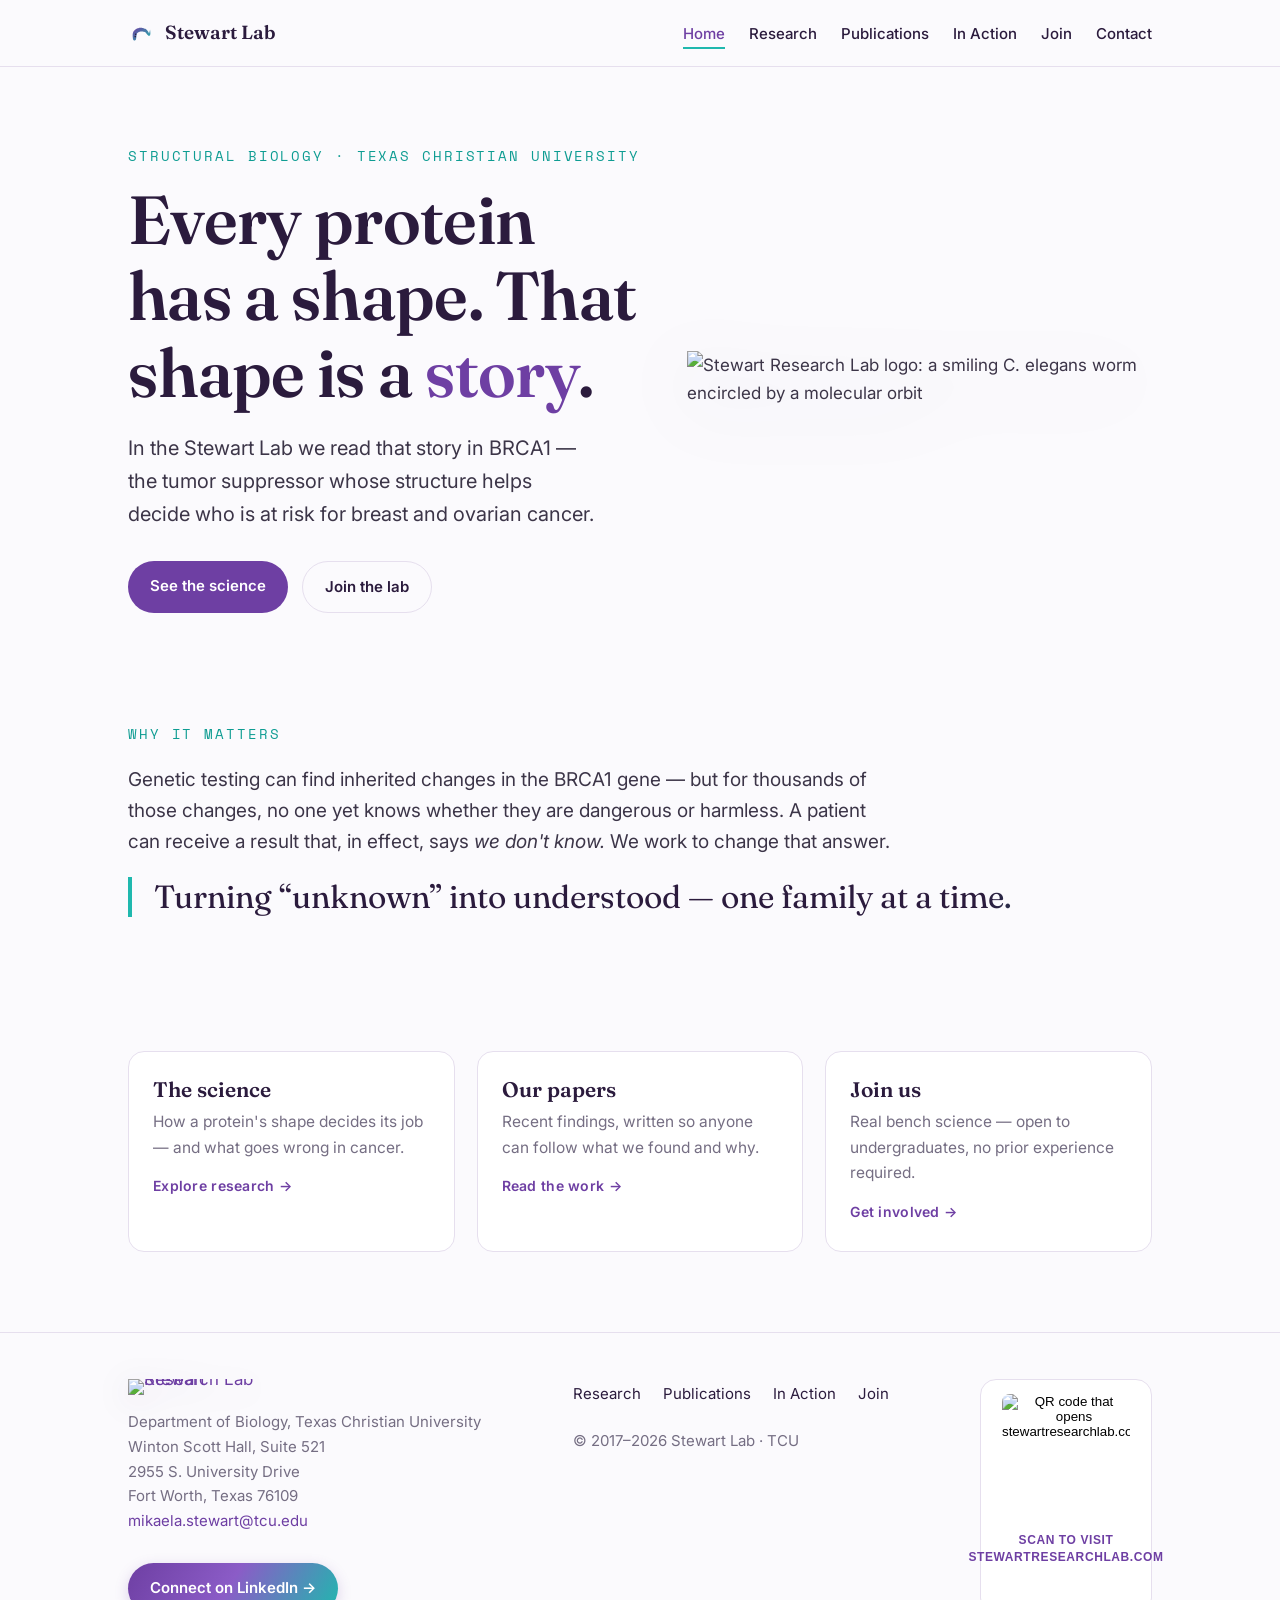
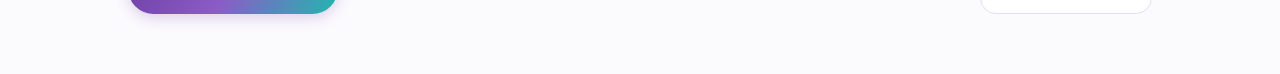
==== commit 601555ce: "Add files via upload" ====
--- a/index.html
+++ b/index.html
@@ -1,4 +1,4 @@
-<!DOCTYPE html><html lang="en"><head><meta charset="UTF-8"><meta name="viewport" content="width=device-width, initial-scale=1.0"><title>Stewart Lab — Reading risk in the structure of BRCA1</title><meta name="description" content="The Stewart Lab at Texas Christian University studies how the structure of the tumor suppressor BRCA1 shapes its function and what inherited variants mean for cancer risk."><meta property="og:title" content="Stewart Lab — Reading risk in the structure of BRCA1"><meta property="og:description" content="The Stewart Lab at Texas Christian University studies how the structure of the tumor suppressor BRCA1 shapes its function and what inherited variants mean for cancer risk."><meta property="og:type" content="website"><link rel="icon" href="data:image/svg+xml,%3Csvg%20xmlns='http://www.w3.org/2000/svg'%20viewBox='0%200%2040%2040'%3E%3Cpath%20d='M12.4%2029.1L12.5%2028.6L12.6%2027.9L12.7%2027.2L12.8%2026.4L12.9%2025.5L13%2024.6L13.1%2023.8L13.2%2023L13.3%2022.2L13.4%2021.6L13.6%2021.2L13.7%2021L13.9%2020.7L14.1%2020.4L14.4%2020.1L14.8%2019.8L15.2%2019.5L15.6%2019.2L16.1%2018.9L16.6%2018.6L17.1%2018.4L17.6%2018.2L18.1%2018L18.5%2017.9L19%2017.8L19.5%2017.7L20.1%2017.7L20.8%2017.6L21.5%2017.7L22.2%2017.7L22.8%2017.8L23.5%2017.9L24.2%2018L24.8%2018.2L25.4%2018.3L25.8%2018.5L26.2%2018.6L26.6%2018.9L27.1%2019.4L27.6%2020L28.2%2020.6L28.7%2021.3L29.2%2022L29.8%2022.6L30.3%2023.2L30.9%2023.7L31.6%2024.2L32.8%2024.3L33.8%2023.7L34.1%2022.9L34.3%2022.1L34.4%2021.3L34.4%2020.4L34.4%2019.5L34.3%2018.6L34.3%2017.7L34.2%2016.8L34.1%2016.1L34%2015.4L34%2015L34%2015L33.8%2015.4L33.7%2016L33.5%2016.7L33.3%2017.6L33%2018.4L32.8%2019.3L32.6%2020.2L32.3%2020.9L32.1%2021.5L31.9%2021.9L31.8%2022L32.2%2021.7L32.8%2021.7L32.8%2021.7L32.7%2021.3L32.4%2020.8L32.1%2020.2L31.7%2019.4L31.3%2018.6L30.9%2017.7L30.3%2016.8L29.7%2016L29%2015.2L28.2%2014.5L27.4%2014L26.6%2013.6L25.7%2013.3L24.8%2012.9L24%2012.7L23%2012.4L22.1%2012.2L21.2%2012.1L20.2%2012L19.3%2012L18.4%2012L17.5%2012.1L16.6%2012.3L15.7%2012.5L14.9%2012.8L14%2013.1L13.2%2013.5L12.4%2013.9L11.6%2014.5L10.8%2015L10.1%2015.7L9.5%2016.4L8.9%2017.1L8.3%2018L7.8%2019.1L7.5%2020.2L7.3%2021.2L7.2%2022.3L7.2%2023.4L7.2%2024.4L7.2%2025.4L7.3%2026.3L7.4%2027.2L7.5%2027.9L7.5%2028.4L7.6%2028.9L7.7%2029.7L8.1%2030.4L8.7%2031L9.4%2031.4L10.3%2031.4L11.1%2031.2L11.8%2030.7L12.2%2030Z'%20fill='%236E3FA3'/%3E%3C/svg%3E"><link rel="preconnect" href="https://fonts.googleapis.com"><link rel="preconnect" href="https://fonts.gstatic.com" crossorigin><link href="https://fonts.googleapis.com/css2?family=Fraunces:opsz,wght@9..144,400;9..144,500;9..144,600&family=Inter:wght@400;500;600&family=Space+Mono:wght@400;700&display=swap" rel="stylesheet"><link rel="stylesheet" href="styles.css"></head><body><header><div class="wrap nav"><a class="brand" href="index.html"><svg class="mark" viewBox="0 0 40 40" aria-hidden="true"><defs><linearGradient id="mg" x1="0" y1="0" x2="1" y2="1"><stop offset="0" stop-color="#6E3FA3"/><stop offset="1" stop-color="#1FB8AE"/></linearGradient></defs><path d="M12.4 29.1L12.5 28.6L12.6 27.9L12.7 27.2L12.8 26.4L12.9 25.5L13 24.6L13.1 23.8L13.2 23L13.3 22.2L13.4 21.6L13.6 21.2L13.7 21L13.9 20.7L14.1 20.4L14.4 20.1L14.8 19.8L15.2 19.5L15.6 19.2L16.1 18.9L16.6 18.6L17.1 18.4L17.6 18.2L18.1 18L18.5 17.9L19 17.8L19.5 17.7L20.1 17.7L20.8 17.6L21.5 17.7L22.2 17.7L22.8 17.8L23.5 17.9L24.2 18L24.8 18.2L25.4 18.3L25.8 18.5L26.2 18.6L26.6 18.9L27.1 19.4L27.6 20L28.2 20.6L28.7 21.3L29.2 22L29.8 22.6L30.3 23.2L30.9 23.7L31.6 24.2L32.8 24.3L33.8 23.7L34.1 22.9L34.3 22.1L34.4 21.3L34.4 20.4L34.4 19.5L34.3 18.6L34.3 17.7L34.2 16.8L34.1 16.1L34 15.4L34 15L34 15L33.8 15.4L33.7 16L33.5 16.7L33.3 17.6L33 18.4L32.8 19.3L32.6 20.2L32.3 20.9L32.1 21.5L31.9 21.9L31.8 22L32.2 21.7L32.8 21.7L32.8 21.7L32.7 21.3L32.4 20.8L32.1 20.2L31.7 19.4L31.3 18.6L30.9 17.7L30.3 16.8L29.7 16L29 15.2L28.2 14.5L27.4 14L26.6 13.6L25.7 13.3L24.8 12.9L24 12.7L23 12.4L22.1 12.2L21.2 12.1L20.2 12L19.3 12L18.4 12L17.5 12.1L16.6 12.3L15.7 12.5L14.9 12.8L14 13.1L13.2 13.5L12.4 13.9L11.6 14.5L10.8 15L10.1 15.7L9.5 16.4L8.9 17.1L8.3 18L7.8 19.1L7.5 20.2L7.3 21.2L7.2 22.3L7.2 23.4L7.2 24.4L7.2 25.4L7.3 26.3L7.4 27.2L7.5 27.9L7.5 28.4L7.6 28.9L7.7 29.7L8.1 30.4L8.7 31L9.4 31.4L10.3 31.4L11.1 31.2L11.8 30.7L12.2 30Z" fill="url(#mg)"/><circle cx="11.2" cy="25.5" r="1.25" fill="#2B1B3D"/><circle cx="11.8" cy="22.0" r="1.25" fill="#2B1B3D"/></svg>Stewart Lab</a><button class="navtoggle" aria-label="Menu" aria-expanded="false"><span></span><span></span><span></span></button><ul class="menu" id="menu"><li><a href="index.html" class="active">Home</a></li><li><a href="research.html">Research</a></li><li><a href="publications.html">Publications</a></li><li><a href="people.html">In Action</a></li><li><a href="join.html">Join</a></li><li><a href="#contact">Contact</a></li></ul></div></header>
+<!DOCTYPE html><html lang="en"><head><meta charset="UTF-8"><meta name="viewport" content="width=device-width, initial-scale=1.0"><title>Stewart Lab — Reading risk in the structure of BRCA1</title><meta name="description" content="The Stewart Lab at Texas Christian University studies how the structure of the tumor suppressor BRCA1 shapes its function and what inherited variants mean for cancer risk."><meta property="og:title" content="Stewart Lab — Reading risk in the structure of BRCA1"><meta property="og:description" content="The Stewart Lab at Texas Christian University studies how the structure of the tumor suppressor BRCA1 shapes its function and what inherited variants mean for cancer risk."><meta property="og:type" content="website"><link rel="icon" type="image/png" sizes="32x32" href="images/favicon-32.png"><link rel="icon" type="image/png" sizes="48x48" href="images/favicon-48.png"><link rel="apple-touch-icon" sizes="180x180" href="images/apple-touch-icon.png"><link rel="preconnect" href="https://fonts.googleapis.com"><link rel="preconnect" href="https://fonts.gstatic.com" crossorigin><link href="https://fonts.googleapis.com/css2?family=Fraunces:opsz,wght@9..144,400;9..144,500;9..144,600&family=Inter:wght@400;500;600&family=Space+Mono:wght@400;700&display=swap" rel="stylesheet"><link rel="stylesheet" href="styles.css"></head><body><header><div class="wrap nav"><a class="brand" href="index.html"><svg class="mark" viewBox="0 0 40 40" aria-hidden="true"><defs><linearGradient id="mg" x1="0" y1="0" x2="1" y2="1"><stop offset="0" stop-color="#6E3FA3"/><stop offset="1" stop-color="#1FB8AE"/></linearGradient></defs><path d="M12.4 29.1L12.5 28.6L12.6 27.9L12.7 27.2L12.8 26.4L12.9 25.5L13 24.6L13.1 23.8L13.2 23L13.3 22.2L13.4 21.6L13.6 21.2L13.7 21L13.9 20.7L14.1 20.4L14.4 20.1L14.8 19.8L15.2 19.5L15.6 19.2L16.1 18.9L16.6 18.6L17.1 18.4L17.6 18.2L18.1 18L18.5 17.9L19 17.8L19.5 17.7L20.1 17.7L20.8 17.6L21.5 17.7L22.2 17.7L22.8 17.8L23.5 17.9L24.2 18L24.8 18.2L25.4 18.3L25.8 18.5L26.2 18.6L26.6 18.9L27.1 19.4L27.6 20L28.2 20.6L28.7 21.3L29.2 22L29.8 22.6L30.3 23.2L30.9 23.7L31.6 24.2L32.8 24.3L33.8 23.7L34.1 22.9L34.3 22.1L34.4 21.3L34.4 20.4L34.4 19.5L34.3 18.6L34.3 17.7L34.2 16.8L34.1 16.1L34 15.4L34 15L34 15L33.8 15.4L33.7 16L33.5 16.7L33.3 17.6L33 18.4L32.8 19.3L32.6 20.2L32.3 20.9L32.1 21.5L31.9 21.9L31.8 22L32.2 21.7L32.8 21.7L32.8 21.7L32.7 21.3L32.4 20.8L32.1 20.2L31.7 19.4L31.3 18.6L30.9 17.7L30.3 16.8L29.7 16L29 15.2L28.2 14.5L27.4 14L26.6 13.6L25.7 13.3L24.8 12.9L24 12.7L23 12.4L22.1 12.2L21.2 12.1L20.2 12L19.3 12L18.4 12L17.5 12.1L16.6 12.3L15.7 12.5L14.9 12.8L14 13.1L13.2 13.5L12.4 13.9L11.6 14.5L10.8 15L10.1 15.7L9.5 16.4L8.9 17.1L8.3 18L7.8 19.1L7.5 20.2L7.3 21.2L7.2 22.3L7.2 23.4L7.2 24.4L7.2 25.4L7.3 26.3L7.4 27.2L7.5 27.9L7.5 28.4L7.6 28.9L7.7 29.7L8.1 30.4L8.7 31L9.4 31.4L10.3 31.4L11.1 31.2L11.8 30.7L12.2 30Z" fill="url(#mg)"/><circle cx="11.2" cy="25.5" r="1.25" fill="#2B1B3D"/><circle cx="11.8" cy="22.0" r="1.25" fill="#2B1B3D"/></svg>Stewart Lab</a><button class="navtoggle" aria-label="Menu" aria-expanded="false"><span></span><span></span><span></span></button><ul class="menu" id="menu"><li><a href="index.html" class="active">Home</a></li><li><a href="research.html">Research</a></li><li><a href="publications.html">Publications</a></li><li><a href="people.html">In Action</a></li><li><a href="join.html">Join</a></li><li><a href="#contact">Contact</a></li></ul></div></header>
 <main>
   <section class="hero"><div class="wrap hero-grid">
     <div>
@@ -11,7 +11,7 @@
         <a class="btn btn-ghost" href="join.html">Join the lab</a>
       </div>
     </div>
-    <div class="reveal"><svg class="ribbon-art" viewBox="0 0 540 250" xmlns="http://www.w3.org/2000/svg" aria-hidden="true"><defs><linearGradient id="rib" x1="0" y1="0" x2="1" y2="0.3"><stop offset="0" stop-color="#6E3FA3"/><stop offset="0.5" stop-color="#8B5CC7"/><stop offset="1" stop-color="#1FB8AE"/></linearGradient></defs><path fill="url(#rib)" d="M 46.5,115.1 L 49.1,113.9 L 51.6,112.8 L 54.2,111.7 L 56.7,110.7 L 59.2,109.8 L 61.7,109.0 L 64.2,108.3 L 66.7,107.6 L 69.2,107.0 L 71.6,106.5 L 74.1,106.0 L 76.5,105.7 L 78.9,105.4 L 81.3,105.2 L 83.7,105.1 L 86.1,105.0 L 88.5,105.0 L 90.9,105.1 L 93.3,105.3 L 95.8,105.5 L 98.2,105.9 L 100.6,106.3 L 103.0,106.7 L 105.5,107.3 L 108.0,107.9 L 110.5,108.6 L 112.9,109.4 L 115.5,110.3 L 118.0,111.2 L 120.5,112.2 L 123.1,113.3 L 125.7,114.5 L 128.3,115.7 L 130.9,117.0 L 133.5,118.4 L 136.2,119.9 L 138.8,121.4 L 141.5,123.0 L 144.2,124.6 L 146.9,126.3 L 149.6,128.1 L 152.3,129.9 L 155.0,131.8 L 157.8,133.8 L 160.5,135.8 L 163.3,137.8 L 166.1,139.9 L 168.9,142.0 L 171.7,144.1 L 174.5,146.3 L 177.3,148.5 L 180.2,150.8 L 183.0,153.1 L 185.8,155.4 L 188.7,157.7 L 191.6,160.0 L 194.4,162.3 L 197.3,164.6 L 200.2,167.0 L 203.1,169.3 L 206.0,171.6 L 208.9,174.0 L 211.9,176.3 L 214.8,178.6 L 217.7,180.8 L 220.7,183.1 L 223.7,185.3 L 226.6,187.5 L 229.6,189.7 L 232.6,191.8 L 235.6,193.9 L 238.6,196.0 L 241.7,198.0 L 244.7,199.9 L 247.8,201.9 L 250.8,203.7 L 253.9,205.5 L 257.0,207.3 L 260.1,208.9 L 263.3,210.5 L 266.4,212.1 L 269.6,213.5 L 272.8,214.9 L 276.0,216.2 L 279.2,217.5 L 282.4,218.6 L 285.7,219.7 L 288.9,220.7 L 292.2,221.5 L 295.5,222.3 L 298.8,223.0 L 302.1,223.6 L 305.4,224.1 L 308.8,224.5 L 312.1,224.7 L 315.4,224.9 L 318.8,225.0 L 322.1,225.0 L 325.5,224.8 L 328.8,224.6 L 332.2,224.2 L 335.5,223.8 L 338.8,223.2 L 342.1,222.6 L 345.4,221.8 L 348.7,221.0 L 351.9,220.1 L 355.2,219.0 L 358.4,217.9 L 361.7,216.7 L 364.9,215.5 L 368.0,214.1 L 371.2,212.7 L 374.4,211.1 L 377.5,209.6 L 380.6,207.9 L 383.7,206.2 L 386.8,204.4 L 389.9,202.6 L 393.0,200.7 L 396.0,198.8 L 399.1,196.8 L 402.1,194.7 L 405.1,192.7 L 408.1,190.5 L 411.1,188.4 L 414.1,186.2 L 417.0,184.0 L 420.0,181.7 L 422.9,179.5 L 425.9,177.2 L 428.8,174.9 L 431.7,172.5 L 434.6,170.2 L 437.5,167.9 L 440.4,165.5 L 443.3,163.2 L 446.2,160.9 L 449.1,158.6 L 451.9,156.2 L 454.8,154.0 L 457.6,151.7 L 460.4,149.4 L 463.3,147.2 L 466.1,145.0 L 468.9,142.8 L 471.7,140.7 L 474.5,138.6 L 477.2,136.5 L 480.0,134.5 L 482.8,132.6 L 485.5,130.7 L 488.2,128.8 L 490.9,127.0 L 493.7,125.3 L 496.3,123.6 L 499.0,122.0 L 501.7,120.4 L 504.3,119.0 L 507.0,117.5 L 493.0,91.0 L 489.9,92.6 L 486.8,94.4 L 483.7,96.2 L 480.7,98.0 L 477.6,99.9 L 474.6,101.9 L 471.5,103.9 L 468.5,106.0 L 465.5,108.1 L 462.5,110.2 L 459.5,112.4 L 456.5,114.6 L 453.6,116.8 L 450.6,119.0 L 447.7,121.3 L 444.7,123.6 L 441.8,125.9 L 438.9,128.2 L 436.0,130.6 L 433.1,132.9 L 430.2,135.2 L 427.3,137.6 L 424.4,139.9 L 421.6,142.2 L 418.7,144.5 L 415.9,146.8 L 413.0,149.1 L 410.2,151.3 L 407.4,153.5 L 404.6,155.7 L 401.8,157.9 L 399.0,160.0 L 396.2,162.1 L 393.4,164.1 L 390.7,166.1 L 387.9,168.1 L 385.2,169.9 L 382.4,171.8 L 379.7,173.6 L 377.0,175.3 L 374.3,176.9 L 371.7,178.5 L 369.0,180.1 L 366.4,181.5 L 363.7,182.9 L 361.1,184.2 L 358.5,185.5 L 356.0,186.6 L 353.4,187.7 L 350.8,188.7 L 348.3,189.7 L 345.8,190.6 L 343.3,191.3 L 340.8,192.1 L 338.4,192.7 L 335.9,193.2 L 333.5,193.7 L 331.0,194.1 L 328.6,194.5 L 326.2,194.7 L 323.8,194.9 L 321.4,195.0 L 319.0,195.0 L 316.6,194.9 L 314.2,194.8 L 311.7,194.6 L 309.3,194.3 L 306.9,194.0 L 304.5,193.5 L 302.0,193.0 L 299.6,192.4 L 297.1,191.8 L 294.6,191.0 L 292.1,190.2 L 289.6,189.3 L 287.0,188.4 L 284.5,187.3 L 281.9,186.2 L 279.3,185.0 L 276.7,183.7 L 274.1,182.4 L 271.5,181.0 L 268.8,179.5 L 266.2,177.9 L 263.5,176.3 L 260.8,174.6 L 258.1,172.9 L 255.4,171.1 L 252.6,169.2 L 249.9,167.3 L 247.1,165.3 L 244.4,163.3 L 241.6,161.3 L 238.8,159.2 L 236.0,157.1 L 233.2,154.9 L 230.4,152.7 L 227.6,150.4 L 224.7,148.2 L 221.9,145.9 L 219.0,143.6 L 216.2,141.3 L 213.3,139.0 L 210.4,136.7 L 207.6,134.3 L 204.7,132.0 L 201.8,129.7 L 198.8,127.3 L 195.9,125.0 L 193.0,122.7 L 190.1,120.4 L 187.1,118.2 L 184.1,115.9 L 181.2,113.7 L 178.2,111.5 L 175.2,109.3 L 172.2,107.2 L 169.2,105.2 L 166.2,103.1 L 163.1,101.1 L 160.1,99.2 L 157.0,97.3 L 153.9,95.5 L 150.8,93.7 L 147.7,92.0 L 144.6,90.3 L 141.5,88.8 L 138.3,87.3 L 135.2,85.8 L 132.0,84.5 L 128.8,83.2 L 125.5,82.0 L 122.3,80.9 L 119.0,79.9 L 115.8,78.9 L 112.5,78.1 L 109.2,77.4 L 105.9,76.7 L 102.6,76.2 L 99.2,75.7 L 95.9,75.4 L 92.6,75.2 L 89.2,75.0 L 85.9,75.0 L 82.5,75.1 L 79.2,75.3 L 75.9,75.6 L 72.5,75.9 L 69.2,76.4 L 65.9,77.0 L 62.6,77.7 L 59.3,78.5 L 56.0,79.4 L 52.8,80.4 L 49.5,81.4 L 46.3,82.6 L 43.1,83.8 L 39.9,85.1 L 36.7,86.5 L 33.5,88.0 Z"/><circle cx="90" cy="90" r="6" fill="#0E9C92"/><circle cx="185" cy="135" r="6" fill="#6E3FA3"/><circle cx="280" cy="202" r="6" fill="#0E9C92"/><circle cx="375" cy="194" r="6" fill="#6E3FA3"/><circle cx="470" cy="123" r="6" fill="#0E9C92"/></svg></div>
+    <div class="reveal"><img class="hero-logo" src="images/logo-light.png" alt="Stewart Research Lab logo: a smiling C. elegans worm encircled by a molecular orbit"></div>
   </div></section>
 
   <section class="section"><div class="wrap prose reveal">
@@ -35,4 +35,4 @@
         <span class="go">Get involved &rarr;</span></a>
     </div>
   </div></section>
-</main><footer id="contact"><div class="wrap foot-grid"><div><div class="brand"><svg class="mark" viewBox="0 0 40 40" aria-hidden="true"><defs><linearGradient id="mg" x1="0" y1="0" x2="1" y2="1"><stop offset="0" stop-color="#6E3FA3"/><stop offset="1" stop-color="#1FB8AE"/></linearGradient></defs><path d="M12.4 29.1L12.5 28.6L12.6 27.9L12.7 27.2L12.8 26.4L12.9 25.5L13 24.6L13.1 23.8L13.2 23L13.3 22.2L13.4 21.6L13.6 21.2L13.7 21L13.9 20.7L14.1 20.4L14.4 20.1L14.8 19.8L15.2 19.5L15.6 19.2L16.1 18.9L16.6 18.6L17.1 18.4L17.6 18.2L18.1 18L18.5 17.9L19 17.8L19.5 17.7L20.1 17.7L20.8 17.6L21.5 17.7L22.2 17.7L22.8 17.8L23.5 17.9L24.2 18L24.8 18.2L25.4 18.3L25.8 18.5L26.2 18.6L26.6 18.9L27.1 19.4L27.6 20L28.2 20.6L28.7 21.3L29.2 22L29.8 22.6L30.3 23.2L30.9 23.7L31.6 24.2L32.8 24.3L33.8 23.7L34.1 22.9L34.3 22.1L34.4 21.3L34.4 20.4L34.4 19.5L34.3 18.6L34.3 17.7L34.2 16.8L34.1 16.1L34 15.4L34 15L34 15L33.8 15.4L33.7 16L33.5 16.7L33.3 17.6L33 18.4L32.8 19.3L32.6 20.2L32.3 20.9L32.1 21.5L31.9 21.9L31.8 22L32.2 21.7L32.8 21.7L32.8 21.7L32.7 21.3L32.4 20.8L32.1 20.2L31.7 19.4L31.3 18.6L30.9 17.7L30.3 16.8L29.7 16L29 15.2L28.2 14.5L27.4 14L26.6 13.6L25.7 13.3L24.8 12.9L24 12.7L23 12.4L22.1 12.2L21.2 12.1L20.2 12L19.3 12L18.4 12L17.5 12.1L16.6 12.3L15.7 12.5L14.9 12.8L14 13.1L13.2 13.5L12.4 13.9L11.6 14.5L10.8 15L10.1 15.7L9.5 16.4L8.9 17.1L8.3 18L7.8 19.1L7.5 20.2L7.3 21.2L7.2 22.3L7.2 23.4L7.2 24.4L7.2 25.4L7.3 26.3L7.4 27.2L7.5 27.9L7.5 28.4L7.6 28.9L7.7 29.7L8.1 30.4L8.7 31L9.4 31.4L10.3 31.4L11.1 31.2L11.8 30.7L12.2 30Z" fill="url(#mg)"/><circle cx="11.2" cy="25.5" r="1.25" fill="#2B1B3D"/><circle cx="11.8" cy="22.0" r="1.25" fill="#2B1B3D"/></svg>Stewart Lab</div><p class="muted">Department of Biology, Texas Christian University<br>Winton Scott Hall, Suite 521<br>2955 S. University Drive<br>Fort Worth, Texas 76109<br><a href="mailto:mikaela.stewart@tcu.edu">mikaela.stewart@tcu.edu</a></p><a class="btn btn-ghost" href="https://www.linkedin.com/in/mikaelastewart/" target="_blank" rel="noopener" style="margin-top:14px;">Connect on LinkedIn &rarr;</a></div><div><ul class="foot-links"><li><a href="research.html">Research</a></li><li><a href="publications.html">Publications</a></li><li><a href="people.html">In Action</a></li><li><a href="join.html">Join</a></li></ul><p class="muted" style="margin-top:22px;">&copy; 2017&ndash;<span id="yr"></span> Stewart Lab &middot; TCU</p></div></div></footer><script>document.getElementById("yr").textContent=new Date().getFullYear();var t=document.querySelector(".navtoggle"),m=document.getElementById("menu");t.addEventListener("click",function(){var o=m.classList.toggle("open");t.setAttribute("aria-expanded",o);});m.querySelectorAll("a").forEach(function(a){a.addEventListener("click",function(){m.classList.remove("open");});});var io=new IntersectionObserver(function(e){e.forEach(function(x){if(x.isIntersecting){x.target.classList.add("in");io.unobserve(x.target);}});},{threshold:0.12});document.querySelectorAll(".reveal").forEach(function(el){io.observe(el);});</script></body></html>+</main><footer id="contact"><div class="wrap foot-grid"><div><div class="foot-brand"><a class="foot-logo" href="index.html"><img src="images/logo-light.png" alt="Stewart Research Lab" width="140"></a></div><p class="muted">Department of Biology, Texas Christian University<br>Winton Scott Hall, Suite 521<br>2955 S. University Drive<br>Fort Worth, Texas 76109<br><a href="mailto:mikaela.stewart@tcu.edu">mikaela.stewart@tcu.edu</a></p><a class="btn btn-linkedin" href="https://www.linkedin.com/in/mikaelastewart/" target="_blank" rel="noopener" style="margin-top:14px;">Connect on LinkedIn &rarr;</a></div><div><ul class="foot-links"><li><a href="research.html">Research</a></li><li><a href="publications.html">Publications</a></li><li><a href="people.html">In Action</a></li><li><a href="join.html">Join</a></li></ul><p class="muted" style="margin-top:22px;">&copy; 2017&ndash;<span id="yr"></span> Stewart Lab &middot; TCU</p></div><button type="button" class="qr-card" id="qrOpen" aria-haspopup="dialog"><img src="images/qr.png" alt="QR code that opens stewartresearchlab.com"><span class="qr-cap">Scan to visit<br>stewartresearchlab.com</span></button></div></footer><div class="lightbox" id="qrLightbox" role="dialog" aria-modal="true" aria-label="QR code to visit stewartresearchlab.com" aria-hidden="true"><button class="lb-close" type="button" aria-label="Close">&times;</button><figure class="lb-figure"><img src="images/qr.png" alt="QR code that opens stewartresearchlab.com" style="max-width:420px;width:100%;background:#fff;padding:22px;border-radius:18px;"><figcaption>Point a phone camera here to open stewartresearchlab.com</figcaption></figure></div><script>document.getElementById("yr").textContent=new Date().getFullYear();var t=document.querySelector(".navtoggle"),m=document.getElementById("menu");t.addEventListener("click",function(){var o=m.classList.toggle("open");t.setAttribute("aria-expanded",o);});m.querySelectorAll("a").forEach(function(a){a.addEventListener("click",function(){m.classList.remove("open");});});var io=new IntersectionObserver(function(e){e.forEach(function(x){if(x.isIntersecting){x.target.classList.add("in");io.unobserve(x.target);}});},{threshold:0.12});document.querySelectorAll(".reveal").forEach(function(el){io.observe(el);});(function(){var ql=document.getElementById("qrLightbox"),qo=document.getElementById("qrOpen");if(!ql||!qo)return;var qp=null;function qOpen(){qp=document.activeElement;ql.classList.add("open");ql.setAttribute("aria-hidden","false");document.body.style.overflow="hidden";var c=ql.querySelector(".lb-close");if(c)c.focus();}function qClose(){ql.classList.remove("open");ql.setAttribute("aria-hidden","true");document.body.style.overflow="";if(qp&&qp.focus)qp.focus();}qo.addEventListener("click",qOpen);var cb=ql.querySelector(".lb-close");if(cb)cb.addEventListener("click",qClose);ql.addEventListener("click",function(e){if(e.target===ql)qClose();});document.addEventListener("keydown",function(e){if(ql.classList.contains("open")&&e.key==="Escape")qClose();});})();</script></body></html>
--- a/styles.css
+++ b/styles.css
@@ -91,13 +91,13 @@
 .qcard:hover{text-decoration:none; transform:translateY(-3px); box-shadow:0 14px 34px rgba(43,27,61,.09);}
 .qcard h3{font-size:21px; margin:0 0 8px;}
 .qcard p{margin:0; font-size:15.5px; color:var(--muted);}
-.qcard .go{display:inline-block; margin-top:14px; font-family:"Space Mono",monospace; font-size:13px; color:var(--purple);}
+.qcard .go{display:inline-block; margin-top:14px; font-weight:600; font-size:14px; letter-spacing:.02em; color:var(--purple);}
 
 /* ---------- approach rows ---------- */
 .approach{display:grid; grid-template-columns:1fr 1fr; gap:56px; align-items:center; margin-top:54px;}
 .approach:first-of-type{margin-top:0;}
 .approach.flip .copy{order:2;}
-.approach .label{font-family:"Space Mono",monospace; font-size:13px; color:var(--teal); letter-spacing:.1em;}
+.approach .label{font-weight:600; font-size:12.5px; color:var(--teal); letter-spacing:.12em; text-transform:uppercase;}
 .approach h3{font-size:26px; margin:8px 0 14px;}
 .approach p{margin:0;}
 .approach p + p{margin-top:14px;}
@@ -108,38 +108,38 @@
   display:flex; align-items:center; justify-content:center;}
 .ph.tall{aspect-ratio:3/4;}
 .ph img{position:absolute; inset:0; width:100%; height:100%; object-fit:cover;}
-.ph .ph-label{font-family:"Space Mono",monospace; font-size:12.5px; color:var(--purple);
+.ph .ph-label{font-weight:500; font-size:13px; color:var(--purple);
   text-align:center; padding:0 16px; line-height:1.5;}
 .ph .ph-label b{display:block; color:var(--plum); margin-bottom:4px; font-weight:700;}
 
 /* ---------- techniques ---------- */
 .tech{background:var(--panel); border-radius:20px; padding:40px 36px;}
 .tags{display:flex; flex-wrap:wrap; gap:10px; margin-top:12px;}
-.tag{font-family:"Space Mono",monospace; font-size:13px; background:#fff; border:1px solid var(--line);
+.tag{font-weight:500; font-size:13.5px; background:#fff; border:1px solid var(--line);
   color:var(--plum); padding:7px 13px; border-radius:8px;}
 
 /* ---------- people ---------- */
 .people-grid{display:grid; grid-template-columns:280px 1fr; gap:48px; align-items:start;}
 .bio h2{font-size:26px; margin:0 0 4px;}
-.bio .role{font-family:"Space Mono",monospace; font-size:13px; color:var(--teal);
+.bio .role{font-weight:600; font-size:13px; color:var(--teal);
   text-transform:uppercase; letter-spacing:.08em; margin:0 0 16px;}
 
 /* ---------- lists / publications ---------- */
 .list{list-style:none; margin:0; padding:0;}
 .list li{padding:18px 0; border-bottom:1px solid var(--line);}
 .list li:last-child{border-bottom:0;}
-.list .where{font-family:"Space Mono",monospace; font-size:13px; color:var(--teal);
+.list .where{font-weight:600; font-size:13px; color:var(--teal);
   text-transform:uppercase; letter-spacing:.08em;}
 .list .what{display:block; color:var(--plum); font-weight:500; margin-top:3px; font-size:17px;}
 
 .pub{padding:30px 0; border-bottom:1px solid var(--line);}
 .pub:last-child{border-bottom:0;}
-.pub .venue{font-family:"Space Mono",monospace; font-size:13px; color:var(--teal);
+.pub .venue{font-weight:600; font-size:13px; color:var(--teal);
   text-transform:uppercase; letter-spacing:.08em;}
 .pub h2{font-size:24px; margin:8px 0 6px; max-width:40ch;}
 .pub .cite{font-size:14.5px; color:var(--muted); margin:0 0 16px;}
 .pub .plain{display:grid; grid-template-columns:repeat(3,1fr); gap:18px; margin:0 0 16px;}
-.pub .plain h4{font-family:"Space Mono",monospace; font-size:15px; letter-spacing:.06em; text-transform:uppercase;
+.pub .plain h4{font-weight:600; font-size:13.5px; letter-spacing:.08em; text-transform:uppercase;
   color:var(--purple); margin:0 0 6px;}
 .pub .plain p{margin:0; font-size:16px;}
 
@@ -193,7 +193,7 @@
 /* ---------- responsive ---------- */
 @media(max-width:840px){
   .hero-grid{grid-template-columns:1fr; gap:30px;}
-  .ribbon-art{max-width:440px;}
+  .ribbon-art,.hero-logo{max-width:430px; margin-left:auto; margin-right:auto;}
   .quick{grid-template-columns:1fr;}
   .approach,.approach.flip{grid-template-columns:1fr; gap:30px;}
   .approach.flip .copy{order:0;}
@@ -209,6 +209,55 @@
 @media(prefers-reduced-motion:reduce){
   html{scroll-behavior:auto;}
   .reveal{opacity:1; transform:none; transition:none;}
-  .shot-btn img{transition:none;}
+  .shot-btn,.shot-btn img{transition:none;}
+  .shot-btn:hover{transform:none;}
+  .qcard:hover,.qr-card:hover{transform:none;}
   .shimmer{animation:none; -webkit-text-fill-color:var(--plum); color:var(--plum);}
 }
+
+
+/* =====================================================================
+   ADDITIONS — gradient LinkedIn button, footer logo, QR card, season tag,
+   richer gallery hover. Typeface system is now: Fraunces (headings) +
+   Inter (body & all small labels); Space Mono is reserved for the
+   .eyebrow kicker only.
+   ===================================================================== */
+
+/* ---------- gradient LinkedIn button ---------- */
+.btn-linkedin{background:linear-gradient(120deg,var(--purple) 0%,var(--purple-soft) 48%,var(--teal-bright) 100%);
+  color:#fff; border:0; box-shadow:0 4px 14px rgba(110,63,163,.22);}
+.btn-linkedin:hover{text-decoration:none; transform:translateY(-2px); color:#fff;
+  box-shadow:0 10px 26px rgba(31,184,174,.34);}
+
+/* ---------- footer logo (transparent light-mode mark on the light footer) ---------- */
+.foot-brand{display:flex; flex-direction:column; align-items:flex-start;}
+.foot-logo{display:inline-block; line-height:0; transition:transform .18s ease;}
+.foot-logo:hover{text-decoration:none; transform:translateY(-2px);}
+.foot-logo img{width:140px; height:auto; display:block;
+  filter:drop-shadow(0 6px 16px rgba(43,27,61,.12));}
+
+/* ---------- QR card + its lightbox trigger ---------- */
+.qr-card{background:#fff; border:1px solid var(--line); border-radius:16px; padding:14px; cursor:zoom-in;
+  display:flex; flex-direction:column; align-items:center; gap:10px; width:172px;
+  transition:transform .18s ease, box-shadow .18s ease;}
+.qr-card:hover{transform:translateY(-3px); box-shadow:0 14px 32px rgba(43,27,61,.13);}
+.qr-card:focus-visible{outline:3px solid var(--teal-bright); outline-offset:2px;}
+.qr-card img{width:128px; height:128px; display:block; border-radius:8px;}
+.qr-card .qr-cap{font-size:12px; font-weight:600; letter-spacing:.05em; text-transform:uppercase;
+  color:var(--purple); text-align:center; line-height:1.4;}
+
+/* ---------- season tag (gives the gallery a living-timeline feel) ---------- */
+.when{display:inline-block; font-weight:600; font-size:11.5px; letter-spacing:.1em; text-transform:uppercase;
+  color:var(--teal); margin-right:7px; white-space:nowrap;}
+
+/* ---------- gallery: lift + zoom on hover ---------- */
+.shot-btn{box-shadow:0 4px 16px rgba(43,27,61,.08);
+  transition:transform .25s ease, box-shadow .25s ease;}
+.shot-btn:hover{transform:translateY(-3px); box-shadow:0 16px 36px rgba(43,27,61,.17);}
+
+/* ---------- hero logo (home) — replaces the abstract ribbon with the brand mark ---------- */
+.hero-logo{display:block; width:100%; max-width:470px; height:auto; margin:0 auto;
+  filter:drop-shadow(0 16px 36px rgba(43,27,61,.14));}
+
+/* ---------- gallery: full-graphic items (recap flyers/infographics shown whole, not cropped) ---------- */
+.shot.graphic .shot-btn img{object-fit:contain; background:#fff; aspect-ratio:4/3;}
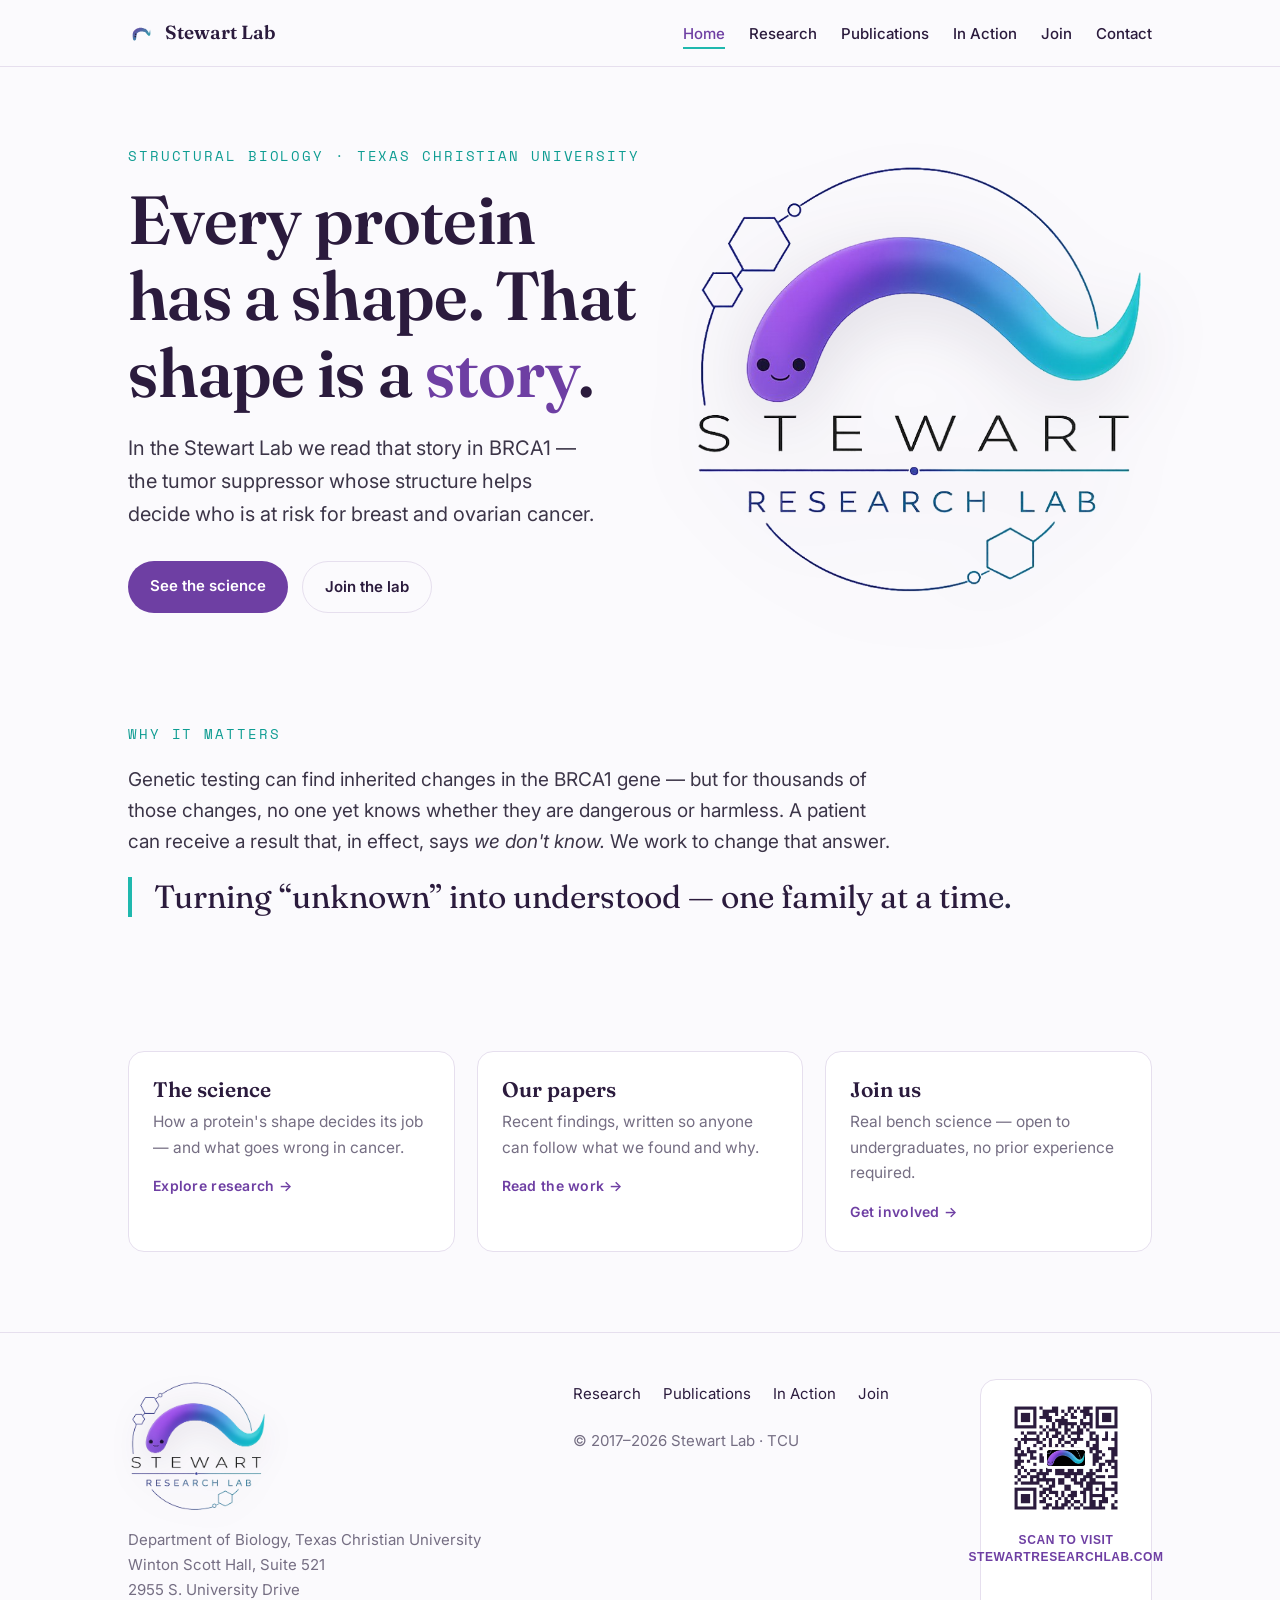
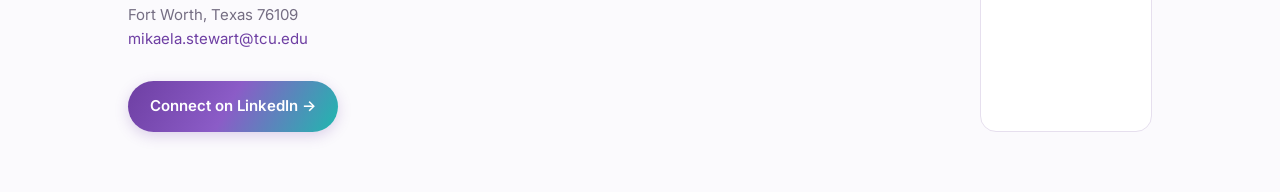
==== commit c2992bfc: "Add files via upload" ====
--- a/index.html
+++ b/index.html
@@ -35,4 +35,4 @@
         <span class="go">Get involved &rarr;</span></a>
     </div>
   </div></section>
-</main><footer id="contact"><div class="wrap foot-grid"><div><div class="foot-brand"><a class="foot-logo" href="index.html"><img src="images/logo-light.png" alt="Stewart Research Lab" width="140"></a></div><p class="muted">Department of Biology, Texas Christian University<br>Winton Scott Hall, Suite 521<br>2955 S. University Drive<br>Fort Worth, Texas 76109<br><a href="mailto:mikaela.stewart@tcu.edu">mikaela.stewart@tcu.edu</a></p><a class="btn btn-linkedin" href="https://www.linkedin.com/in/mikaelastewart/" target="_blank" rel="noopener" style="margin-top:14px;">Connect on LinkedIn &rarr;</a></div><div><ul class="foot-links"><li><a href="research.html">Research</a></li><li><a href="publications.html">Publications</a></li><li><a href="people.html">In Action</a></li><li><a href="join.html">Join</a></li></ul><p class="muted" style="margin-top:22px;">&copy; 2017&ndash;<span id="yr"></span> Stewart Lab &middot; TCU</p></div><button type="button" class="qr-card" id="qrOpen" aria-haspopup="dialog"><img src="images/qr.png" alt="QR code that opens stewartresearchlab.com"><span class="qr-cap">Scan to visit<br>stewartresearchlab.com</span></button></div></footer><div class="lightbox" id="qrLightbox" role="dialog" aria-modal="true" aria-label="QR code to visit stewartresearchlab.com" aria-hidden="true"><button class="lb-close" type="button" aria-label="Close">&times;</button><figure class="lb-figure"><img src="images/qr.png" alt="QR code that opens stewartresearchlab.com" style="max-width:420px;width:100%;background:#fff;padding:22px;border-radius:18px;"><figcaption>Point a phone camera here to open stewartresearchlab.com</figcaption></figure></div><script>document.getElementById("yr").textContent=new Date().getFullYear();var t=document.querySelector(".navtoggle"),m=document.getElementById("menu");t.addEventListener("click",function(){var o=m.classList.toggle("open");t.setAttribute("aria-expanded",o);});m.querySelectorAll("a").forEach(function(a){a.addEventListener("click",function(){m.classList.remove("open");});});var io=new IntersectionObserver(function(e){e.forEach(function(x){if(x.isIntersecting){x.target.classList.add("in");io.unobserve(x.target);}});},{threshold:0.12});document.querySelectorAll(".reveal").forEach(function(el){io.observe(el);});(function(){var ql=document.getElementById("qrLightbox"),qo=document.getElementById("qrOpen");if(!ql||!qo)return;var qp=null;function qOpen(){qp=document.activeElement;ql.classList.add("open");ql.setAttribute("aria-hidden","false");document.body.style.overflow="hidden";var c=ql.querySelector(".lb-close");if(c)c.focus();}function qClose(){ql.classList.remove("open");ql.setAttribute("aria-hidden","true");document.body.style.overflow="";if(qp&&qp.focus)qp.focus();}qo.addEventListener("click",qOpen);var cb=ql.querySelector(".lb-close");if(cb)cb.addEventListener("click",qClose);ql.addEventListener("click",function(e){if(e.target===ql)qClose();});document.addEventListener("keydown",function(e){if(ql.classList.contains("open")&&e.key==="Escape")qClose();});})();</script></body></html>+</main><footer id="contact"><div class="wrap foot-grid"><div><div class="foot-brand"><a class="foot-logo" href="index.html"><img src="images/logo-light.png" alt="Stewart Research Lab" width="140"></a></div><p class="muted">Department of Biology, Texas Christian University<br>Winton Scott Hall, Suite 521<br>2955 S. University Drive<br>Fort Worth, Texas 76109<br><a href="mailto:mikaela.stewart@tcu.edu">mikaela.stewart@tcu.edu</a></p><a class="btn btn-linkedin" href="https://www.linkedin.com/in/mikaelastewart/" target="_blank" rel="noopener" style="margin-top:14px;">Connect on LinkedIn &rarr;</a></div><div><ul class="foot-links"><li><a href="research.html">Research</a></li><li><a href="publications.html">Publications</a></li><li><a href="people.html">In Action</a></li><li><a href="join.html">Join</a></li></ul><p class="muted" style="margin-top:22px;">&copy; 2017&ndash;<span id="yr"></span> Stewart Lab &middot; TCU</p></div><button type="button" class="qr-card" id="qrOpen" aria-haspopup="dialog"><img src="images/qr.png" alt="QR code that opens stewartresearchlab.com"><span class="qr-cap">Scan to visit<br>stewartresearchlab.com</span></button></div></footer><div class="lightbox" id="qrLightbox" role="dialog" aria-modal="true" aria-label="QR code to visit stewartresearchlab.com" aria-hidden="true"><button class="lb-close" type="button" aria-label="Close">&times;</button><div class="qr-scan-card"><img class="qr-scan-logo" src="images/logo-light.png" alt="Stewart Research Lab"><img class="qr-scan-img" src="images/qr.png" alt="QR code that opens stewartresearchlab.com"><p class="qr-scan-cap">Point a phone camera here to open<br><strong>stewartresearchlab.com</strong></p></div></div><script>document.getElementById("yr").textContent=new Date().getFullYear();var t=document.querySelector(".navtoggle"),m=document.getElementById("menu");t.addEventListener("click",function(){var o=m.classList.toggle("open");t.setAttribute("aria-expanded",o);});m.querySelectorAll("a").forEach(function(a){a.addEventListener("click",function(){m.classList.remove("open");});});var io=new IntersectionObserver(function(e){e.forEach(function(x){if(x.isIntersecting){x.target.classList.add("in");io.unobserve(x.target);}});},{threshold:0.12});document.querySelectorAll(".reveal").forEach(function(el){io.observe(el);});(function(){var ql=document.getElementById("qrLightbox"),qo=document.getElementById("qrOpen");if(!ql||!qo)return;var qp=null;function qOpen(){qp=document.activeElement;ql.classList.add("open");ql.setAttribute("aria-hidden","false");document.body.style.overflow="hidden";var c=ql.querySelector(".lb-close");if(c)c.focus();}function qClose(){ql.classList.remove("open");ql.setAttribute("aria-hidden","true");document.body.style.overflow="";if(qp&&qp.focus)qp.focus();}qo.addEventListener("click",qOpen);var cb=ql.querySelector(".lb-close");if(cb)cb.addEventListener("click",qClose);ql.addEventListener("click",function(e){if(e.target===ql)qClose();});document.addEventListener("keydown",function(e){if(ql.classList.contains("open")&&e.key==="Escape")qClose();});})();</script></body></html>
--- a/styles.css
+++ b/styles.css
@@ -261,3 +261,11 @@
 
 /* ---------- gallery: full-graphic items (recap flyers/infographics shown whole, not cropped) ---------- */
 .shot.graphic .shot-btn img{object-fit:contain; background:#fff; aspect-ratio:4/3;}
+
+/* ---------- QR scan card (enlarged, branded scan view: logo + QR + caption) ---------- */
+.qr-scan-card{background:#fff; border-radius:24px; padding:24px 26px 20px; width:min(90vw,400px);
+  box-shadow:0 30px 80px rgba(0,0,0,.5); text-align:center;}
+.qr-scan-logo{display:block; width:210px; max-width:66%; height:auto; margin:0 auto 12px;}
+.qr-scan-img{display:block; width:100%; max-width:330px; margin:0 auto; border-radius:14px;}
+.qr-scan-cap{margin:16px 4px 2px; color:var(--plum); font-size:15px; line-height:1.55;}
+.qr-scan-cap strong{color:var(--purple);}
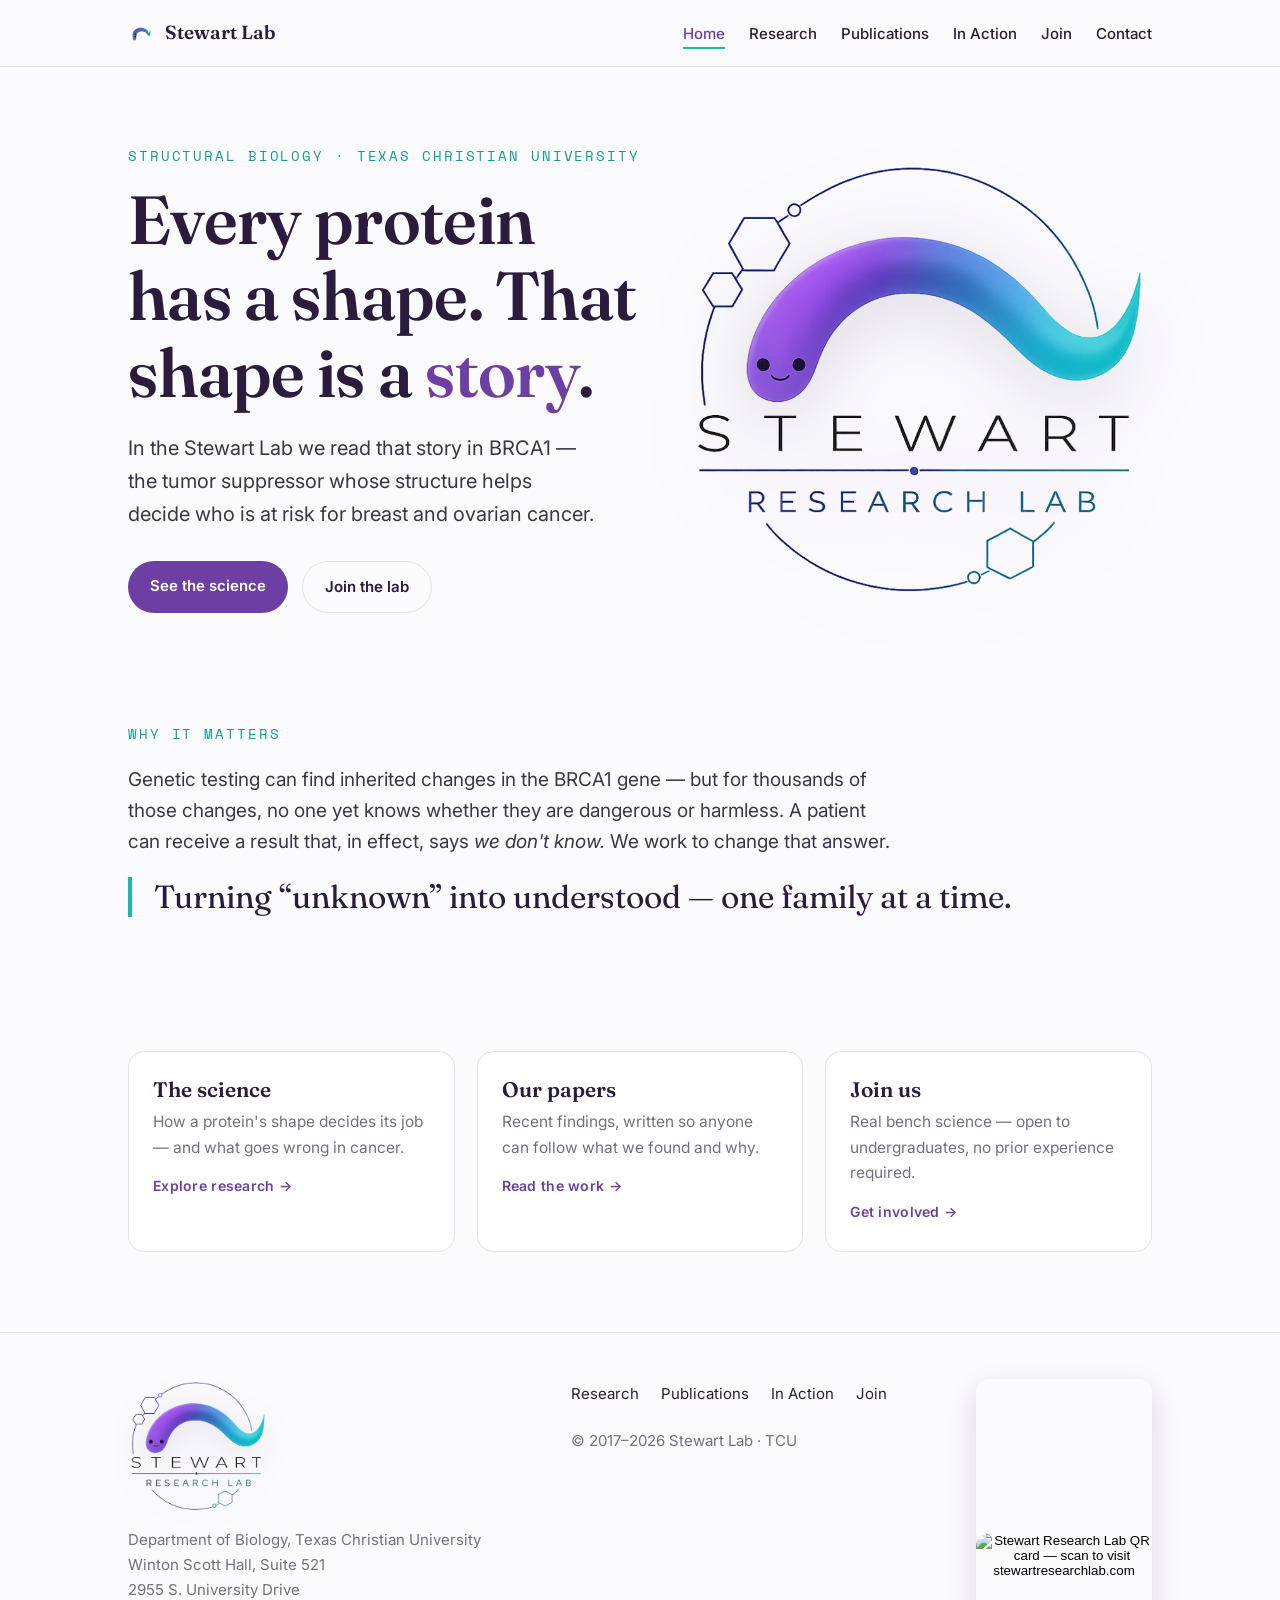
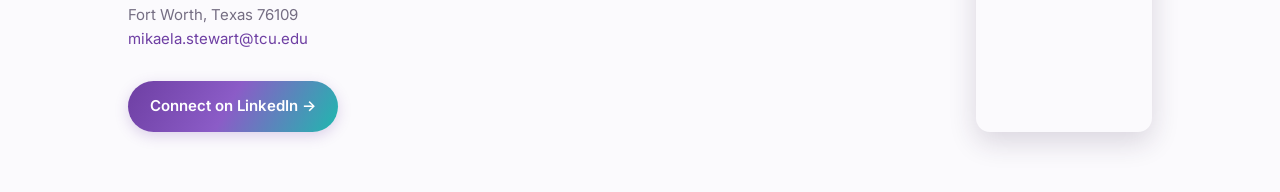
==== commit 93ec8635: "Add files via upload" ====
--- a/index.html
+++ b/index.html
@@ -35,4 +35,4 @@
         <span class="go">Get involved &rarr;</span></a>
     </div>
   </div></section>
-</main><footer id="contact"><div class="wrap foot-grid"><div><div class="foot-brand"><a class="foot-logo" href="index.html"><img src="images/logo-light.png" alt="Stewart Research Lab" width="140"></a></div><p class="muted">Department of Biology, Texas Christian University<br>Winton Scott Hall, Suite 521<br>2955 S. University Drive<br>Fort Worth, Texas 76109<br><a href="mailto:mikaela.stewart@tcu.edu">mikaela.stewart@tcu.edu</a></p><a class="btn btn-linkedin" href="https://www.linkedin.com/in/mikaelastewart/" target="_blank" rel="noopener" style="margin-top:14px;">Connect on LinkedIn &rarr;</a></div><div><ul class="foot-links"><li><a href="research.html">Research</a></li><li><a href="publications.html">Publications</a></li><li><a href="people.html">In Action</a></li><li><a href="join.html">Join</a></li></ul><p class="muted" style="margin-top:22px;">&copy; 2017&ndash;<span id="yr"></span> Stewart Lab &middot; TCU</p></div><button type="button" class="qr-card" id="qrOpen" aria-haspopup="dialog"><img src="images/qr.png" alt="QR code that opens stewartresearchlab.com"><span class="qr-cap">Scan to visit<br>stewartresearchlab.com</span></button></div></footer><div class="lightbox" id="qrLightbox" role="dialog" aria-modal="true" aria-label="QR code to visit stewartresearchlab.com" aria-hidden="true"><button class="lb-close" type="button" aria-label="Close">&times;</button><div class="qr-scan-card"><img class="qr-scan-logo" src="images/logo-light.png" alt="Stewart Research Lab"><img class="qr-scan-img" src="images/qr.png" alt="QR code that opens stewartresearchlab.com"><p class="qr-scan-cap">Point a phone camera here to open<br><strong>stewartresearchlab.com</strong></p></div></div><script>document.getElementById("yr").textContent=new Date().getFullYear();var t=document.querySelector(".navtoggle"),m=document.getElementById("menu");t.addEventListener("click",function(){var o=m.classList.toggle("open");t.setAttribute("aria-expanded",o);});m.querySelectorAll("a").forEach(function(a){a.addEventListener("click",function(){m.classList.remove("open");});});var io=new IntersectionObserver(function(e){e.forEach(function(x){if(x.isIntersecting){x.target.classList.add("in");io.unobserve(x.target);}});},{threshold:0.12});document.querySelectorAll(".reveal").forEach(function(el){io.observe(el);});(function(){var ql=document.getElementById("qrLightbox"),qo=document.getElementById("qrOpen");if(!ql||!qo)return;var qp=null;function qOpen(){qp=document.activeElement;ql.classList.add("open");ql.setAttribute("aria-hidden","false");document.body.style.overflow="hidden";var c=ql.querySelector(".lb-close");if(c)c.focus();}function qClose(){ql.classList.remove("open");ql.setAttribute("aria-hidden","true");document.body.style.overflow="";if(qp&&qp.focus)qp.focus();}qo.addEventListener("click",qOpen);var cb=ql.querySelector(".lb-close");if(cb)cb.addEventListener("click",qClose);ql.addEventListener("click",function(e){if(e.target===ql)qClose();});document.addEventListener("keydown",function(e){if(ql.classList.contains("open")&&e.key==="Escape")qClose();});})();</script></body></html>+</main><footer id="contact"><div class="wrap foot-grid"><div><div class="foot-brand"><a class="foot-logo" href="index.html"><img src="images/logo-light.png" alt="Stewart Research Lab" width="140"></a></div><p class="muted">Department of Biology, Texas Christian University<br>Winton Scott Hall, Suite 521<br>2955 S. University Drive<br>Fort Worth, Texas 76109<br><a href="mailto:mikaela.stewart@tcu.edu">mikaela.stewart@tcu.edu</a></p><a class="btn btn-linkedin" href="https://www.linkedin.com/in/mikaelastewart/" target="_blank" rel="noopener" style="margin-top:14px;">Connect on LinkedIn &rarr;</a></div><div><ul class="foot-links"><li><a href="research.html">Research</a></li><li><a href="publications.html">Publications</a></li><li><a href="people.html">In Action</a></li><li><a href="join.html">Join</a></li></ul><p class="muted" style="margin-top:22px;">&copy; 2017&ndash;<span id="yr"></span> Stewart Lab &middot; TCU</p></div><button type="button" class="qr-card" id="qrOpen" aria-haspopup="dialog" aria-label="Open the Stewart Research Lab QR card"><img src="images/qr-card.png" alt="Stewart Research Lab QR card — scan to visit stewartresearchlab.com" loading="lazy"></button></div></footer><div class="lightbox" id="qrLightbox" role="dialog" aria-modal="true" aria-label="Stewart Research Lab QR card — scan to visit stewartresearchlab.com" aria-hidden="true"><button class="lb-close" type="button" aria-label="Close">&times;</button><img class="qr-card-full" src="images/qr-card.png" alt="Stewart Research Lab QR card — scan to visit stewartresearchlab.com"></div><script>document.getElementById("yr").textContent=new Date().getFullYear();var t=document.querySelector(".navtoggle"),m=document.getElementById("menu");t.addEventListener("click",function(){var o=m.classList.toggle("open");t.setAttribute("aria-expanded",o);});m.querySelectorAll("a").forEach(function(a){a.addEventListener("click",function(){m.classList.remove("open");});});var io=new IntersectionObserver(function(e){e.forEach(function(x){if(x.isIntersecting){x.target.classList.add("in");io.unobserve(x.target);}});},{rootMargin:"0px 0px -80px 0px"});document.querySelectorAll(".reveal").forEach(function(el){io.observe(el);});(function(){var ql=document.getElementById("qrLightbox"),qo=document.getElementById("qrOpen");if(!ql||!qo)return;var qp=null;function qOpen(){qp=document.activeElement;ql.classList.add("open");ql.setAttribute("aria-hidden","false");document.body.style.overflow="hidden";var c=ql.querySelector(".lb-close");if(c)c.focus();}function qClose(){ql.classList.remove("open");ql.setAttribute("aria-hidden","true");document.body.style.overflow="";if(qp&&qp.focus)qp.focus();}qo.addEventListener("click",qOpen);var cb=ql.querySelector(".lb-close");if(cb)cb.addEventListener("click",qClose);ql.addEventListener("click",function(e){if(e.target===ql)qClose();});document.addEventListener("keydown",function(e){if(ql.classList.contains("open")&&e.key==="Escape")qClose();});})();</script></body></html>
--- a/styles.css
+++ b/styles.css
@@ -236,15 +236,15 @@
 .foot-logo img{width:140px; height:auto; display:block;
   filter:drop-shadow(0 6px 16px rgba(43,27,61,.12));}
 
-/* ---------- QR card + its lightbox trigger ---------- */
-.qr-card{background:#fff; border:1px solid var(--line); border-radius:16px; padding:14px; cursor:zoom-in;
-  display:flex; flex-direction:column; align-items:center; gap:10px; width:172px;
+/* ---------- QR card (footer thumbnail) + its enlarged lightbox view ---------- */
+.qr-card{display:block; padding:0; border:0; background:none; cursor:zoom-in; width:176px;
+  border-radius:14px; box-shadow:0 10px 28px rgba(43,27,61,.16);
   transition:transform .18s ease, box-shadow .18s ease;}
-.qr-card:hover{transform:translateY(-3px); box-shadow:0 14px 32px rgba(43,27,61,.13);}
-.qr-card:focus-visible{outline:3px solid var(--teal-bright); outline-offset:2px;}
-.qr-card img{width:128px; height:128px; display:block; border-radius:8px;}
-.qr-card .qr-cap{font-size:12px; font-weight:600; letter-spacing:.05em; text-transform:uppercase;
-  color:var(--purple); text-align:center; line-height:1.4;}
+.qr-card:hover{transform:translateY(-3px); box-shadow:0 18px 40px rgba(43,27,61,.22);}
+.qr-card:focus-visible{outline:3px solid var(--teal-bright); outline-offset:3px;}
+.qr-card img{width:100%; height:auto; display:block; border-radius:14px;}
+.qr-card-full{display:block; width:auto; height:auto; max-width:min(94vw,460px); max-height:90vh;
+  border-radius:14px; box-shadow:0 30px 80px rgba(0,0,0,.55);}
 
 /* ---------- season tag (gives the gallery a living-timeline feel) ---------- */
 .when{display:inline-block; font-weight:600; font-size:11.5px; letter-spacing:.1em; text-transform:uppercase;
@@ -262,10 +262,3 @@
 /* ---------- gallery: full-graphic items (recap flyers/infographics shown whole, not cropped) ---------- */
 .shot.graphic .shot-btn img{object-fit:contain; background:#fff; aspect-ratio:4/3;}
 
-/* ---------- QR scan card (enlarged, branded scan view: logo + QR + caption) ---------- */
-.qr-scan-card{background:#fff; border-radius:24px; padding:24px 26px 20px; width:min(90vw,400px);
-  box-shadow:0 30px 80px rgba(0,0,0,.5); text-align:center;}
-.qr-scan-logo{display:block; width:210px; max-width:66%; height:auto; margin:0 auto 12px;}
-.qr-scan-img{display:block; width:100%; max-width:330px; margin:0 auto; border-radius:14px;}
-.qr-scan-cap{margin:16px 4px 2px; color:var(--plum); font-size:15px; line-height:1.55;}
-.qr-scan-cap strong{color:var(--purple);}
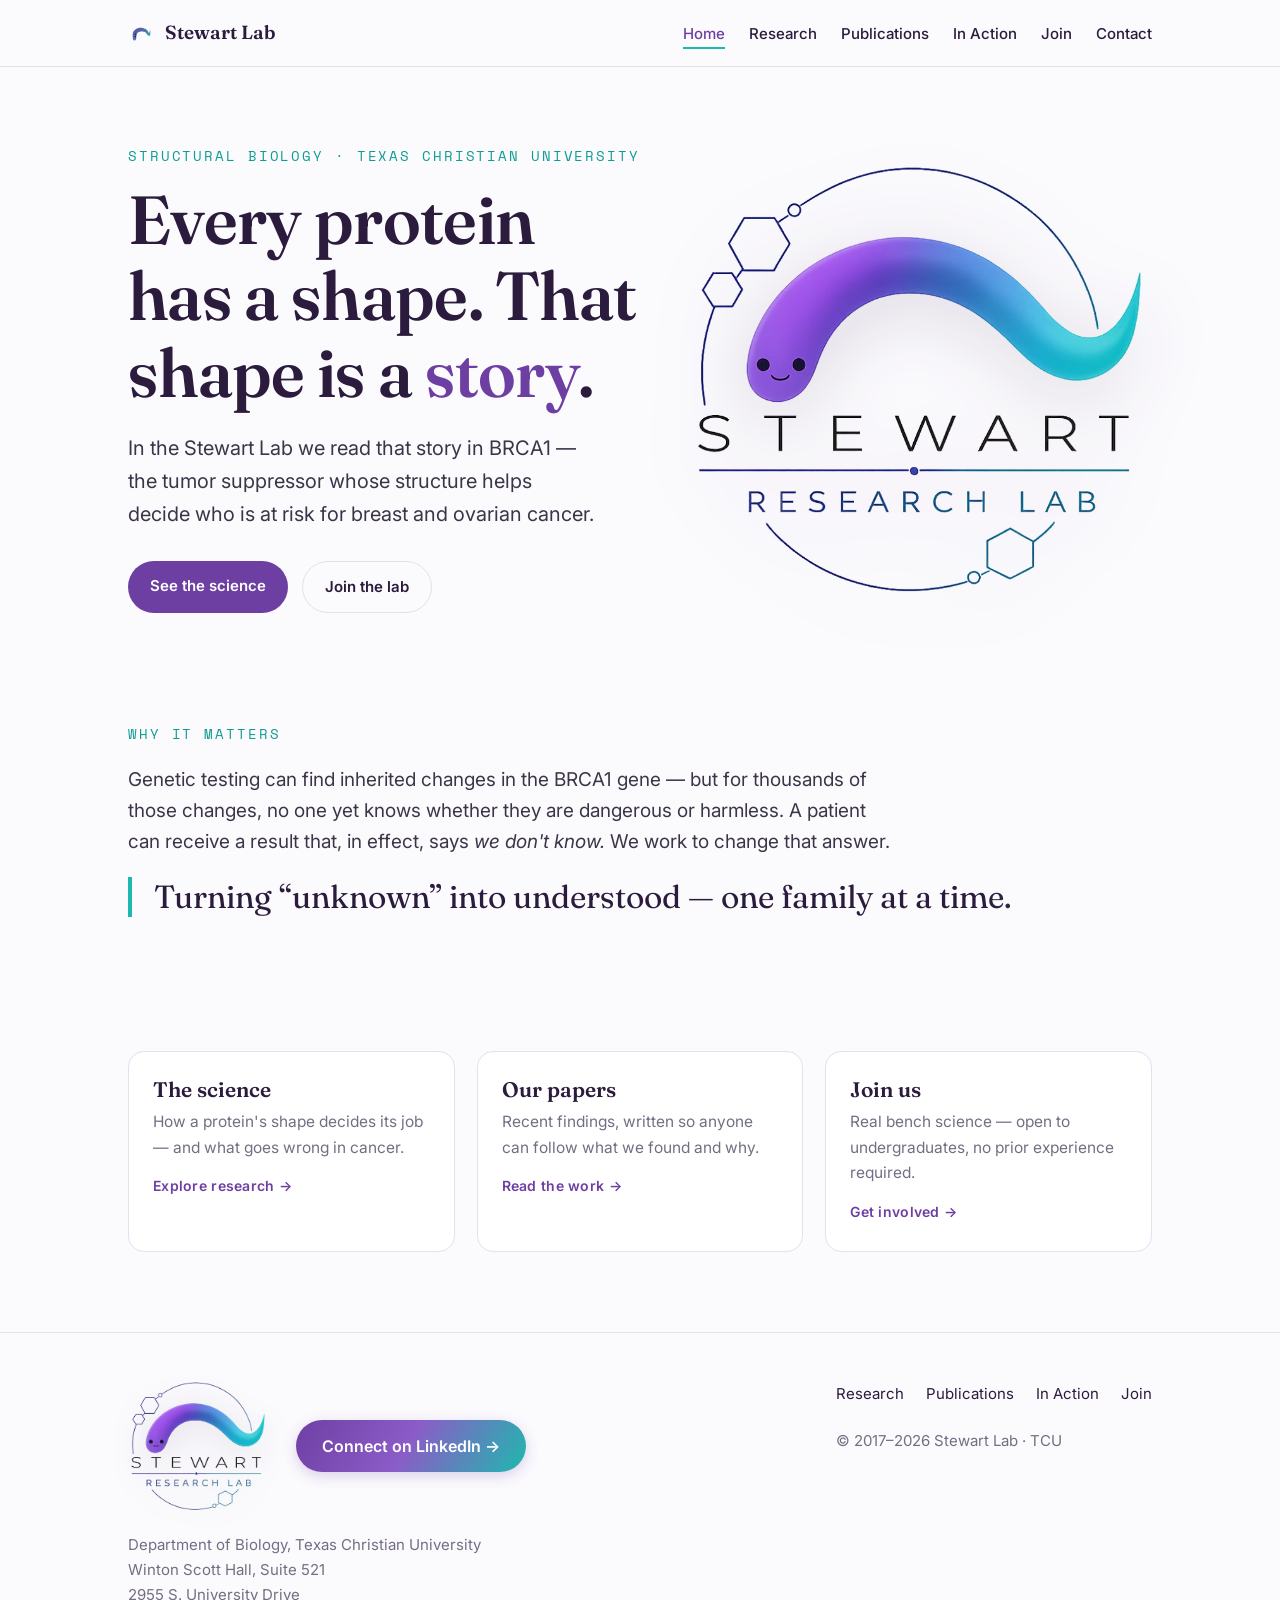
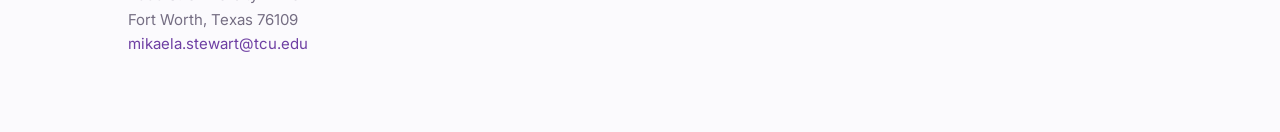
==== commit 137f679a: "Add files via upload" ====
--- a/index.html
+++ b/index.html
@@ -35,4 +35,4 @@
         <span class="go">Get involved &rarr;</span></a>
     </div>
   </div></section>
-</main><footer id="contact"><div class="wrap foot-grid"><div><div class="foot-brand"><a class="foot-logo" href="index.html"><img src="images/logo-light.png" alt="Stewart Research Lab" width="140"></a></div><p class="muted">Department of Biology, Texas Christian University<br>Winton Scott Hall, Suite 521<br>2955 S. University Drive<br>Fort Worth, Texas 76109<br><a href="mailto:mikaela.stewart@tcu.edu">mikaela.stewart@tcu.edu</a></p><a class="btn btn-linkedin" href="https://www.linkedin.com/in/mikaelastewart/" target="_blank" rel="noopener" style="margin-top:14px;">Connect on LinkedIn &rarr;</a></div><div><ul class="foot-links"><li><a href="research.html">Research</a></li><li><a href="publications.html">Publications</a></li><li><a href="people.html">In Action</a></li><li><a href="join.html">Join</a></li></ul><p class="muted" style="margin-top:22px;">&copy; 2017&ndash;<span id="yr"></span> Stewart Lab &middot; TCU</p></div><button type="button" class="qr-card" id="qrOpen" aria-haspopup="dialog" aria-label="Open the Stewart Research Lab QR card"><img src="images/qr-card.png" alt="Stewart Research Lab QR card — scan to visit stewartresearchlab.com" loading="lazy"></button></div></footer><div class="lightbox" id="qrLightbox" role="dialog" aria-modal="true" aria-label="Stewart Research Lab QR card — scan to visit stewartresearchlab.com" aria-hidden="true"><button class="lb-close" type="button" aria-label="Close">&times;</button><img class="qr-card-full" src="images/qr-card.png" alt="Stewart Research Lab QR card — scan to visit stewartresearchlab.com"></div><script>document.getElementById("yr").textContent=new Date().getFullYear();var t=document.querySelector(".navtoggle"),m=document.getElementById("menu");t.addEventListener("click",function(){var o=m.classList.toggle("open");t.setAttribute("aria-expanded",o);});m.querySelectorAll("a").forEach(function(a){a.addEventListener("click",function(){m.classList.remove("open");});});var io=new IntersectionObserver(function(e){e.forEach(function(x){if(x.isIntersecting){x.target.classList.add("in");io.unobserve(x.target);}});},{rootMargin:"0px 0px -80px 0px"});document.querySelectorAll(".reveal").forEach(function(el){io.observe(el);});(function(){var ql=document.getElementById("qrLightbox"),qo=document.getElementById("qrOpen");if(!ql||!qo)return;var qp=null;function qOpen(){qp=document.activeElement;ql.classList.add("open");ql.setAttribute("aria-hidden","false");document.body.style.overflow="hidden";var c=ql.querySelector(".lb-close");if(c)c.focus();}function qClose(){ql.classList.remove("open");ql.setAttribute("aria-hidden","true");document.body.style.overflow="";if(qp&&qp.focus)qp.focus();}qo.addEventListener("click",qOpen);var cb=ql.querySelector(".lb-close");if(cb)cb.addEventListener("click",qClose);ql.addEventListener("click",function(e){if(e.target===ql)qClose();});document.addEventListener("keydown",function(e){if(ql.classList.contains("open")&&e.key==="Escape")qClose();});})();</script></body></html>+</main><footer id="contact"><div class="wrap foot-grid"><div><div class="foot-top"><div class="foot-brand"><a class="foot-logo" href="index.html"><img src="images/logo-light.png" alt="Stewart Research Lab" width="140"></a></div><a class="btn btn-linkedin" href="https://www.linkedin.com/in/mikaelastewart/" target="_blank" rel="noopener">Connect on LinkedIn &rarr;</a></div><p class="muted">Department of Biology, Texas Christian University<br>Winton Scott Hall, Suite 521<br>2955 S. University Drive<br>Fort Worth, Texas 76109<br><a href="mailto:mikaela.stewart@tcu.edu">mikaela.stewart@tcu.edu</a></p></div><div><ul class="foot-links"><li><a href="research.html">Research</a></li><li><a href="publications.html">Publications</a></li><li><a href="people.html">In Action</a></li><li><a href="join.html">Join</a></li></ul><p class="muted" style="margin-top:22px;">&copy; 2017&ndash;<span id="yr"></span> Stewart Lab &middot; TCU</p></div></div></footer><script>document.getElementById("yr").textContent=new Date().getFullYear();var t=document.querySelector(".navtoggle"),m=document.getElementById("menu");t.addEventListener("click",function(){var o=m.classList.toggle("open");t.setAttribute("aria-expanded",o);});m.querySelectorAll("a").forEach(function(a){a.addEventListener("click",function(){m.classList.remove("open");});});var io=new IntersectionObserver(function(e){e.forEach(function(x){if(x.isIntersecting){x.target.classList.add("in");io.unobserve(x.target);}});},{rootMargin:"0px 0px -80px 0px"});document.querySelectorAll(".reveal").forEach(function(el){io.observe(el);});</script></body></html>
--- a/styles.css
+++ b/styles.css
@@ -236,15 +236,9 @@
 .foot-logo img{width:140px; height:auto; display:block;
   filter:drop-shadow(0 6px 16px rgba(43,27,61,.12));}
 
-/* ---------- QR card (footer thumbnail) + its enlarged lightbox view ---------- */
-.qr-card{display:block; padding:0; border:0; background:none; cursor:zoom-in; width:176px;
-  border-radius:14px; box-shadow:0 10px 28px rgba(43,27,61,.16);
-  transition:transform .18s ease, box-shadow .18s ease;}
-.qr-card:hover{transform:translateY(-3px); box-shadow:0 18px 40px rgba(43,27,61,.22);}
-.qr-card:focus-visible{outline:3px solid var(--teal-bright); outline-offset:3px;}
-.qr-card img{width:100%; height:auto; display:block; border-radius:14px;}
-.qr-card-full{display:block; width:auto; height:auto; max-width:min(94vw,460px); max-height:90vh;
-  border-radius:14px; box-shadow:0 30px 80px rgba(0,0,0,.55);}
+/* ---------- footer top row: logo with the LinkedIn button beside it ---------- */
+.foot-top{display:flex; align-items:center; gap:28px; flex-wrap:wrap; margin-bottom:20px;}
+.foot-top .btn-linkedin{font-size:16px; padding:13px 26px;}
 
 /* ---------- season tag (gives the gallery a living-timeline feel) ---------- */
 .when{display:inline-block; font-weight:600; font-size:11.5px; letter-spacing:.1em; text-transform:uppercase;
